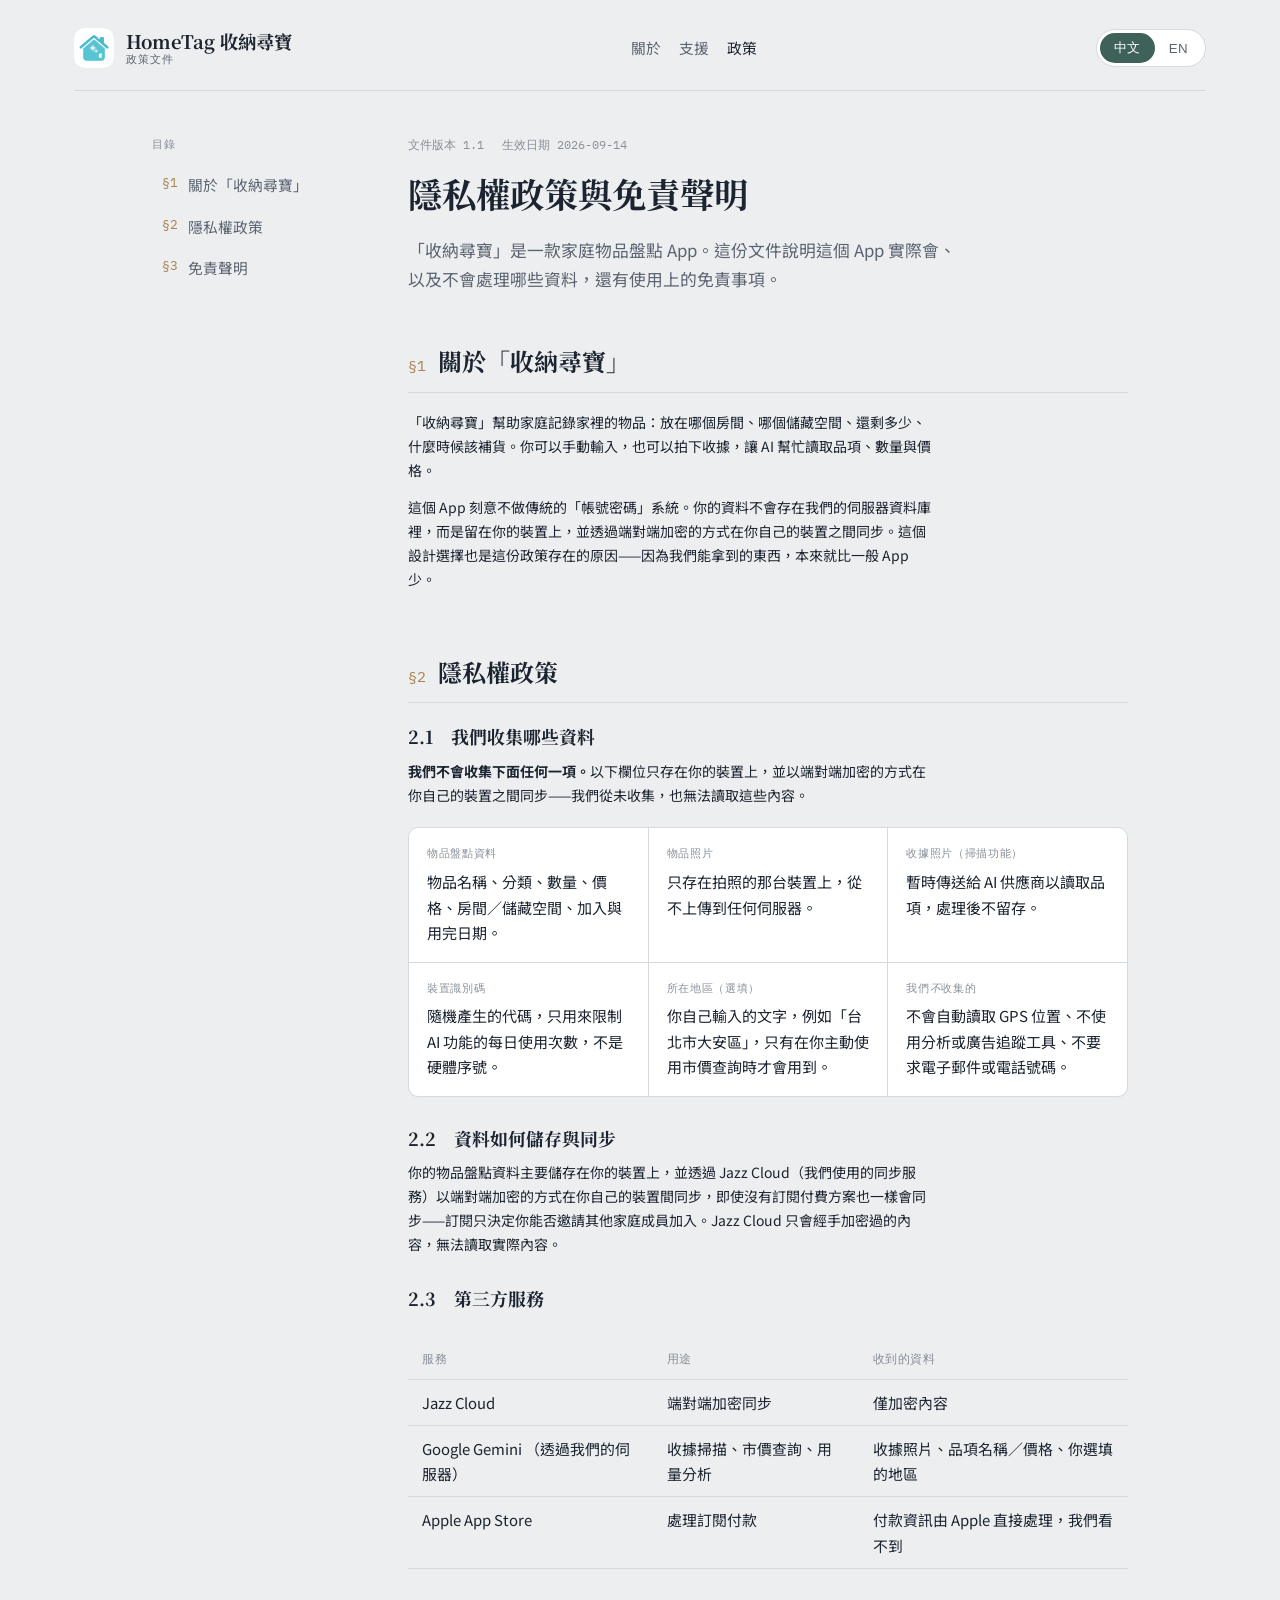
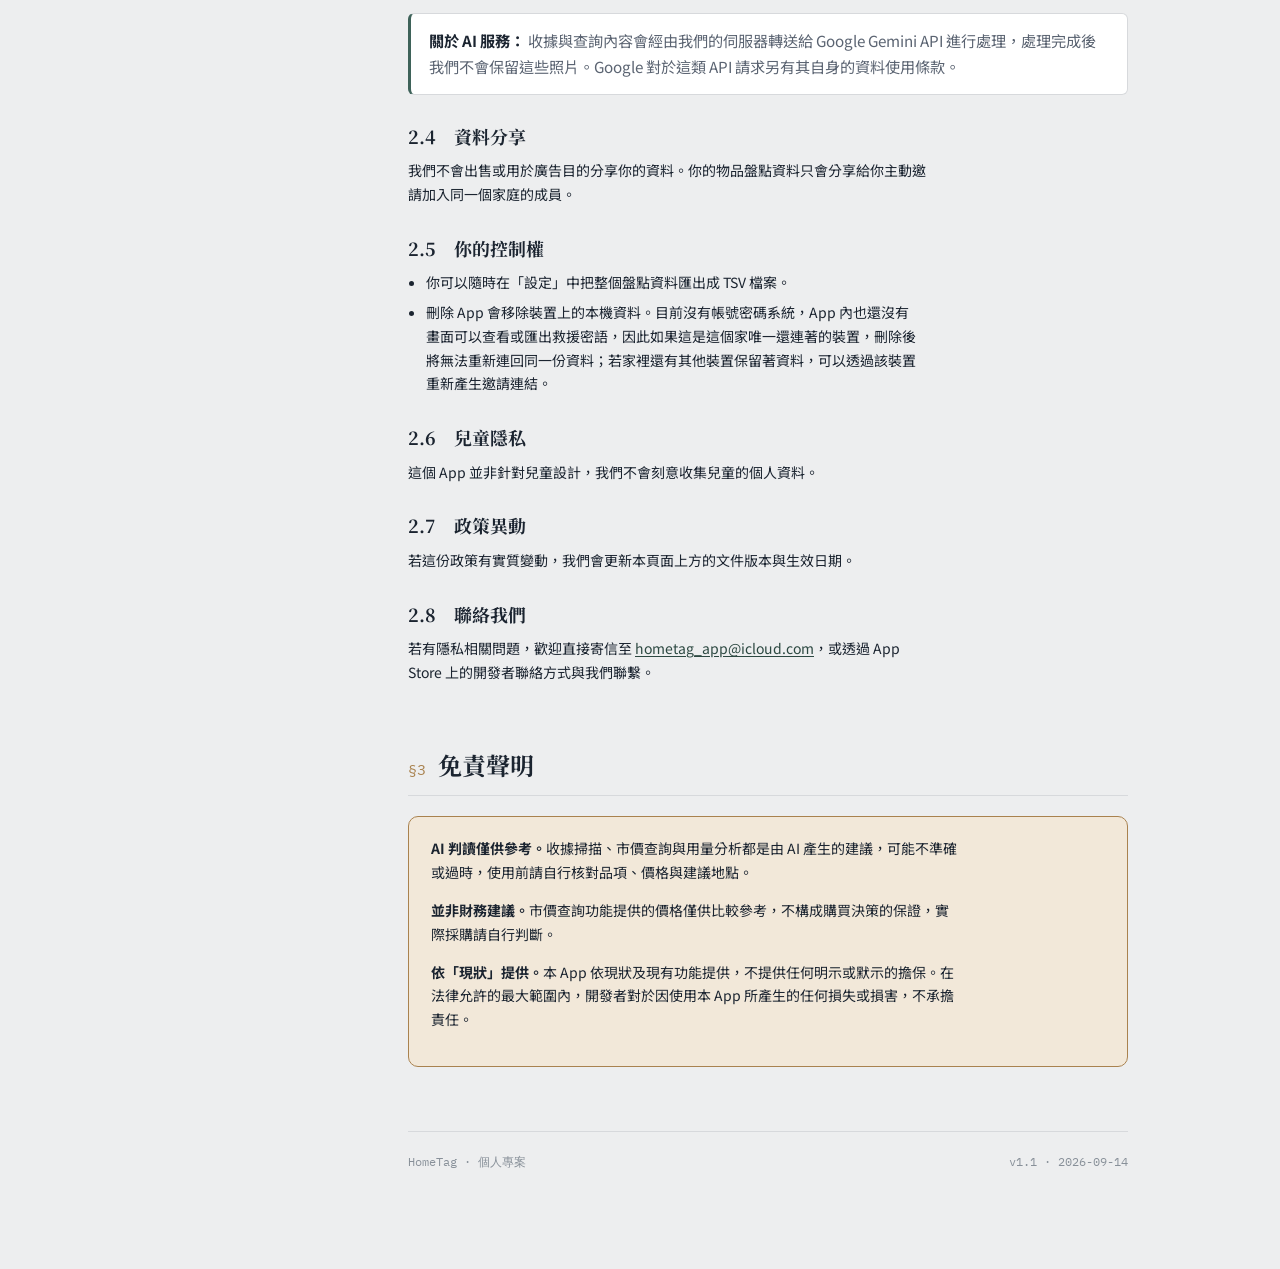
==== index.html @ 8ebdf748 "Add support and marketing pages, extract shared stylesheet" ====
<!doctype html><html><head><meta charset=utf8><meta name=viewport content="width=device-width,initial-scale=1"><style>:root{color-scheme:light}body{margin:0;padding:0;font:14px -apple-system,BlinkMacSystemFont,sans-serif;background:#faf9f5;color:#141413}img{max-width:100%}[hidden]:not([hidden=until-found]){display:none!important}</style></head><body>
<title>HomeTag Policies</title>
<link rel="icon" href="icon.png">
<link rel="stylesheet" href="https://fonts.googleapis.com/css2?family=Noto+Serif+TC:wght@500;700&family=Noto+Sans+TC:wght@400;500;600&family=Source+Serif+4:opsz,wght@8..60,500;8..60,700&family=Source+Sans+3:wght@400;500;600&family=IBM+Plex+Mono:wght@400;500&display=swap">
<link rel="stylesheet" href="style.css">

<div class="page">
  <header class="masthead">
    <a class="brand" href="marketing.html">
      <div class="brand-mark"><img src="icon.png" alt="HomeTag" style="width:100%;height:100%;object-fit:cover;border-radius:10px"></div>
      <div class="brand-text">
        <span class="brand-name">HomeTag <span data-lang-content="zh">收納尋寶</span></span>
        <span class="brand-sub"><span data-lang-content="zh">政策文件</span><span data-lang-content="en">Policies</span></span>
      </div>
    </a>
    <nav class="site-nav">
      <a href="marketing.html"><span data-lang-content="zh">關於</span><span data-lang-content="en">About</span></a>
      <a href="support.html"><span data-lang-content="zh">支援</span><span data-lang-content="en">Support</span></a>
      <a href="index.html" aria-current="page"><span data-lang-content="zh">政策</span><span data-lang-content="en">Policies</span></a>
    </nav>
    <div class="lang-toggle" role="group" aria-label="Language">
      <button type="button" id="btn-zh" aria-pressed="true">中文</button>
      <button type="button" id="btn-en" aria-pressed="false">EN</button>
    </div>
  </header>

  <div class="layout">
    <aside class="rail">
      <p class="rail-title"><span data-lang-content="zh">目錄</span><span data-lang-content="en">Contents</span></p>
      <nav>
        <a href="#about"><span class="tag">§1</span><span data-lang-content="zh">關於「收納尋寶」</span><span data-lang-content="en">About</span></a>
        <a href="#privacy"><span class="tag">§2</span><span data-lang-content="zh">隱私權政策</span><span data-lang-content="en">Privacy Policy</span></a>
        <a href="#disclaimer"><span class="tag">§3</span><span data-lang-content="zh">免責聲明</span><span data-lang-content="en">Disclaimer</span></a>
      </nav>
    </aside>

    <main>
      <p class="doc-meta">
        <span><span data-lang-content="zh">文件版本</span><span data-lang-content="en">Document version</span> 1.1</span>
        <span><span data-lang-content="zh">生效日期</span><span data-lang-content="en">Effective</span> 2026-09-14</span>
      </p>
      <h1 class="lede">
        <span data-lang-content="zh">隱私權政策與免責聲明</span>
        <span data-lang-content="en">Privacy Policy &amp; Disclaimer</span>
      </h1>
      <p class="standfirst" data-lang-content="zh">「收納尋寶」是一款家庭物品盤點 App。這份文件說明這個 App 實際會、以及不會處理哪些資料，還有使用上的免責事項。</p>
      <p class="standfirst" data-lang-content="en">HomeTag is a household inventory app. This document explains exactly what data it does — and doesn't — handle, and the terms under which it's provided.</p>

      <section class="doc-section" id="about">
        <div class="section-head">
          <span class="section-mark">§1</span>
          <h2><span data-lang-content="zh">關於「收納尋寶」</span><span data-lang-content="en">About HomeTag</span></h2>
        </div>

        <p data-lang-content="zh">「收納尋寶」幫助家庭記錄家裡的物品：放在哪個房間、哪個儲藏空間、還剩多少、什麼時候該補貨。你可以手動輸入，也可以拍下收據，讓 AI 幫忙讀取品項、數量與價格。</p>
        <p data-lang-content="en">HomeTag helps a household keep track of what it owns: which room, which storage space, how much is left, and when it's worth restocking. You can add items by hand, or photograph a receipt and let AI read out the items, quantities, and prices.</p>

        <p data-lang-content="zh">這個 App 刻意不做傳統的「帳號密碼」系統。你的資料不會存在我們的伺服器資料庫裡，而是留在你的裝置上，並透過端對端加密的方式在你自己的裝置之間同步。這個設計選擇也是這份政策存在的原因——因為我們能拿到的東西，本來就比一般 App 少。</p>
        <p data-lang-content="en">Deliberately, this app has no traditional account/password system. Your data isn't stored in a server database we control — it lives on your device and syncs end-to-end between your own devices. That design choice is also why this document can say, plainly, that there's less for us to have access to in the first place.</p>
      </section>

      <section class="doc-section" id="privacy">
        <div class="section-head">
          <span class="section-mark">§2</span>
          <h2><span data-lang-content="zh">隱私權政策</span><span data-lang-content="en">Privacy Policy</span></h2>
        </div>

        <h3 data-lang-content="zh">2.1　我們收集哪些資料</h3>
        <h3 data-lang-content="en">2.1　What We Collect</h3>

        <p data-lang-content="zh"><strong>我們不會收集下面任何一項。</strong>以下欄位只存在你的裝置上，並以端對端加密的方式在你自己的裝置之間同步——我們從未收集，也無法讀取這些內容。</p>
        <p data-lang-content="en"><strong>We collect none of the following.</strong> Everything below lives only on your device and syncs end-to-end encrypted between your own devices — we never collect it and can't read it.</p>

        <div class="fact-grid">
          <div class="fact">
            <div class="fact-label"><span data-lang-content="zh">物品盤點資料</span><span data-lang-content="en">Inventory data</span></div>
            <div class="fact-value" data-lang-content="zh">物品名稱、分類、數量、價格、房間／儲藏空間、加入與用完日期。</div>
            <div class="fact-value" data-lang-content="en">Item names, categories, quantities, prices, room/storage location, added and used-up dates.</div>
          </div>
          <div class="fact">
            <div class="fact-label"><span data-lang-content="zh">物品照片</span><span data-lang-content="en">Item photos</span></div>
            <div class="fact-value" data-lang-content="zh">只存在拍照的那台裝置上，從不上傳到任何伺服器。</div>
            <div class="fact-value" data-lang-content="en">Stay only on the device that took them — never uploaded anywhere.</div>
          </div>
          <div class="fact">
            <div class="fact-label"><span data-lang-content="zh">收據照片（掃描功能）</span><span data-lang-content="en">Receipt photos (scan feature)</span></div>
            <div class="fact-value" data-lang-content="zh">暫時傳送給 AI 供應商以讀取品項，處理後不留存。</div>
            <div class="fact-value" data-lang-content="en">Sent transiently to our AI provider to read items off the receipt; not retained afterward by us.</div>
          </div>
          <div class="fact">
            <div class="fact-label"><span data-lang-content="zh">裝置識別碼</span><span data-lang-content="en">Device token</span></div>
            <div class="fact-value" data-lang-content="zh">隨機產生的代碼，只用來限制 AI 功能的每日使用次數，不是硬體序號。</div>
            <div class="fact-value" data-lang-content="en">A randomly generated code used only to rate-limit AI features — not a hardware identifier.</div>
          </div>
          <div class="fact">
            <div class="fact-label"><span data-lang-content="zh">所在地區（選填）</span><span data-lang-content="en">Location (optional)</span></div>
            <div class="fact-value" data-lang-content="zh">你自己輸入的文字，例如「台北市大安區」，只有在你主動使用市價查詢時才會用到。</div>
            <div class="fact-value" data-lang-content="en">Free text you type yourself, e.g. a city or district — used only when you actively run a price check.</div>
          </div>
          <div class="fact">
            <div class="fact-label"><span data-lang-content="zh">我們<em>不</em>收集的</span><span data-lang-content="en">What we <em>don't</em> collect</span></div>
            <div class="fact-value" data-lang-content="zh">不會自動讀取 GPS 位置、不使用分析或廣告追蹤工具、不要求電子郵件或電話號碼。</div>
            <div class="fact-value" data-lang-content="en">No automatic GPS location, no analytics or ad-tracking SDKs, no email or phone number required to use the app.</div>
          </div>
        </div>

        <h3 data-lang-content="zh">2.2　資料如何儲存與同步</h3>
        <h3 data-lang-content="en">2.2　How Data Is Stored &amp; Synced</h3>
        <p data-lang-content="zh">你的物品盤點資料主要儲存在你的裝置上，並透過 Jazz Cloud（我們使用的同步服務）以端對端加密的方式在你自己的裝置間同步，即使沒有訂閱付費方案也一樣會同步——訂閱只決定你能否邀請其他家庭成員加入。Jazz Cloud 只會經手加密過的內容，無法讀取實際內容。</p>
        <p data-lang-content="en">Your inventory data lives primarily on your device and syncs end-to-end between your own devices via Jazz Cloud, our sync provider — this happens regardless of subscription status; a subscription only controls whether you can invite other household members in. Jazz Cloud only ever handles encrypted data and cannot read its contents.</p>

        <h3 data-lang-content="zh">2.3　第三方服務</h3>
        <h3 data-lang-content="en">2.3　Third-Party Services</h3>
        <div class="table-scroll">
        <table class="policy-table">
          <thead>
            <tr>
              <th><span data-lang-content="zh">服務</span><span data-lang-content="en">Service</span></th>
              <th><span data-lang-content="zh">用途</span><span data-lang-content="en">Purpose</span></th>
              <th><span data-lang-content="zh">收到的資料</span><span data-lang-content="en">Data it sees</span></th>
            </tr>
          </thead>
          <tbody>
            <tr>
              <td>Jazz Cloud</td>
              <td><span data-lang-content="zh">端對端加密同步</span><span data-lang-content="en">End-to-end encrypted sync</span></td>
              <td><span data-lang-content="zh">僅加密內容</span><span data-lang-content="en">Ciphertext only</span></td>
            </tr>
            <tr>
              <td>Google Gemini <span data-lang-content="zh">（透過我們的伺服器）</span><span data-lang-content="en">(via our server)</span></td>
              <td><span data-lang-content="zh">收據掃描、市價查詢、用量分析</span><span data-lang-content="en">Receipt scanning, price check, usage insight</span></td>
              <td><span data-lang-content="zh">收據照片、品項名稱／價格、你選填的地區</span><span data-lang-content="en">Receipt photo, item name/price, your optional location text</span></td>
            </tr>
            <tr>
              <td>Apple App Store</td>
              <td><span data-lang-content="zh">處理訂閱付款</span><span data-lang-content="en">Handles subscription payment</span></td>
              <td><span data-lang-content="zh">付款資訊由 Apple 直接處理，我們看不到</span><span data-lang-content="en">Payment details handled entirely by Apple; we never see them</span></td>
            </tr>
          </tbody>
        </table>
        </div>
        <div class="callout">
          <strong><span data-lang-content="zh">關於 AI 服務：</span><span data-lang-content="en">On the AI provider:</span></strong>
          <span data-lang-content="zh">收據與查詢內容會經由我們的伺服器轉送給 Google Gemini API 進行處理，處理完成後我們不會保留這些照片。Google 對於這類 API 請求另有其自身的資料使用條款。</span>
          <span data-lang-content="en">Receipts and query text are relayed through our own server to Google's Gemini API for processing; we don't retain the photos afterward. Google's own terms govern how it handles API requests of this kind.</span>
        </div>

        <h3 data-lang-content="zh">2.4　資料分享</h3>
        <h3 data-lang-content="en">2.4　Data Sharing</h3>
        <p data-lang-content="zh">我們不會出售或用於廣告目的分享你的資料。你的物品盤點資料只會分享給你主動邀請加入同一個家庭的成員。</p>
        <p data-lang-content="en">We don't sell your data or share it for advertising. Your inventory data is only ever shared with members you actively invite into the same household.</p>

        <h3 data-lang-content="zh">2.5　你的控制權</h3>
        <h3 data-lang-content="en">2.5　Your Control</h3>
        <ul>
          <li data-lang-content="zh">你可以隨時在「設定」中把整個盤點資料匯出成 TSV 檔案。</li>
          <li data-lang-content="en">You can export your entire inventory as a TSV file from Settings at any time.</li>
          <li data-lang-content="zh">刪除 App 會移除裝置上的本機資料。目前沒有帳號密碼系統，App 內也還沒有畫面可以查看或匯出救援密語，因此如果這是這個家唯一還連著的裝置，刪除後將無法重新連回同一份資料；若家裡還有其他裝置保留著資料，可以透過該裝置重新產生邀請連結。</li>
          <li data-lang-content="en">Deleting the app removes local data on that device. There's no account/password system, and the app doesn't currently have a screen to view or export a recovery phrase — so if this was the only device still connected to this household, deleting it means there's no way back into that same data. If another device in the household still has it, you can generate a fresh invite link from there.</li>
        </ul>

        <h3 data-lang-content="zh">2.6　兒童隱私</h3>
        <h3 data-lang-content="en">2.6　Children's Privacy</h3>
        <p data-lang-content="zh">這個 App 並非針對兒童設計，我們不會刻意收集兒童的個人資料。</p>
        <p data-lang-content="en">This app isn't directed at children, and we don't knowingly collect personal data from them.</p>

        <h3 data-lang-content="zh">2.7　政策異動</h3>
        <h3 data-lang-content="en">2.7　Changes to This Policy</h3>
        <p data-lang-content="zh">若這份政策有實質變動，我們會更新本頁面上方的文件版本與生效日期。</p>
        <p data-lang-content="en">If this policy changes materially, we'll update the document version and effective date at the top of this page.</p>

        <h3 data-lang-content="zh">2.8　聯絡我們</h3>
        <h3 data-lang-content="en">2.8　Contact</h3>
        <p data-lang-content="zh">若有隱私相關問題，歡迎直接寄信至 <a href="mailto:hometag_app@icloud.com">hometag_app@icloud.com</a>，或透過 App Store 上的開發者聯絡方式與我們聯繫。</p>
        <p data-lang-content="en">For privacy questions, email us directly at <a href="mailto:hometag_app@icloud.com">hometag_app@icloud.com</a>, or reach us through the developer contact listed on the App Store.</p>
      </section>

      <section class="doc-section" id="disclaimer">
        <div class="section-head">
          <span class="section-mark">§3</span>
          <h2><span data-lang-content="zh">免責聲明</span><span data-lang-content="en">Disclaimer</span></h2>
        </div>

        <div class="disclaimer-box">
          <p data-lang-content="zh"><strong>AI 判讀僅供參考。</strong>收據掃描、市價查詢與用量分析都是由 AI 產生的建議，可能不準確或過時，使用前請自行核對品項、價格與建議地點。</p>
          <p data-lang-content="en"><strong>AI output is a suggestion, not a fact.</strong> Receipt scanning, price checks, and usage insights are AI-generated and may be inaccurate or out of date — verify item details, prices, and suggested locations yourself before relying on them.</p>

          <p data-lang-content="zh"><strong>並非財務建議。</strong>市價查詢功能提供的價格僅供比較參考，不構成購買決策的保證，實際採購請自行判斷。</p>
          <p data-lang-content="en"><strong>Not financial advice.</strong> Prices shown by the market-price feature are for reference only and aren't a guarantee — use your own judgment for actual purchases.</p>

          <p data-lang-content="zh"><strong>依「現狀」提供。</strong>本 App 依現狀及現有功能提供，不提供任何明示或默示的擔保。在法律允許的最大範圍內，開發者對於因使用本 App 所產生的任何損失或損害，不承擔責任。</p>
          <p data-lang-content="en"><strong>Provided as-is.</strong> This app is provided as-is, with no warranty of any kind, express or implied. To the fullest extent permitted by law, the developer is not liable for any loss or damage arising from your use of it.</p>
        </div>
      </section>

      <footer class="doc-footer">
        <span>HomeTag · <span data-lang-content="zh">個人專案</span><span data-lang-content="en">an independent project</span></span>
        <span>v1.1 · 2026-09-14</span>
      </footer>
    </main>
  </div>
</div>

<script>
  (function () {
    var root = document.documentElement;
    var btnZh = document.getElementById('btn-zh');
    var btnEn = document.getElementById('btn-en');

    function setLang(lang) {
      root.setAttribute('data-lang', lang);
      btnZh.setAttribute('aria-pressed', String(lang === 'zh'));
      btnEn.setAttribute('aria-pressed', String(lang === 'en'));
      try { localStorage.setItem('hometag-lang', lang); } catch (e) {}
    }

    var saved = 'zh';
    try { saved = localStorage.getItem('hometag-lang') || 'zh'; } catch (e) {}
    setLang(saved);

    btnZh.addEventListener('click', function () { setLang('zh'); });
    btnEn.addEventListener('click', function () { setLang('en'); });
  })();
</script>

</body></html>
---- style.css ----
:root {
  --bg: #edeeef;
  --surface: #ffffff;
  --ink: #1b2430;
  --ink-muted: #5b6472;
  --ink-faint: #889099;
  --accent: #3e6259;
  --accent-strong: #2c4841;
  --accent-soft: #e3ece9;
  --rule: #d7d9dc;
  --brass: #a9824f;
  --brass-soft: #f2e8d9;
  --focus: #2c4841;
  --font-heading: "Source Serif 4", "Noto Serif TC", serif;
  --font-body: "Source Sans 3", "Noto Sans TC", sans-serif;
  --font-mono: "IBM Plex Mono", ui-monospace, monospace;
}

@media (prefers-color-scheme: dark) {
  :root:not([data-theme="light"]) {
    --bg: #14181b;
    --surface: #1c2226;
    --ink: #e7e9ea;
    --ink-muted: #9aa3aa;
    --ink-faint: #6b737a;
    --accent: #7fb0a2;
    --accent-strong: #a8cec1;
    --accent-soft: #22322f;
    --rule: #2c3438;
    --brass: #c9a56e;
    --brass-soft: #2f2a1f;
    --focus: #a8cec1;
  }
}

:root[data-theme="dark"] {
  --bg: #14181b;
  --surface: #1c2226;
  --ink: #e7e9ea;
  --ink-muted: #9aa3aa;
  --ink-faint: #6b737a;
  --accent: #7fb0a2;
  --accent-strong: #a8cec1;
  --accent-soft: #22322f;
  --rule: #2c3438;
  --brass: #c9a56e;
  --brass-soft: #2f2a1f;
  --focus: #a8cec1;
}

* { box-sizing: border-box; }

html[data-lang="zh"] { --font-heading-active: "Noto Serif TC", serif; --font-body-active: "Noto Sans TC", sans-serif; }
html[data-lang="en"] { --font-heading-active: "Source Serif 4", serif; --font-body-active: "Source Sans 3", sans-serif; }

body {
  background: var(--bg);
  color: var(--ink);
  font-family: var(--font-body-active, var(--font-body));
  line-height: 1.7;
  -webkit-font-smoothing: antialiased;
}

[data-lang-content] { display: none; }
html[data-lang="zh"] [data-lang-content="zh"] { display: revert; }
html[data-lang="en"] [data-lang-content="en"] { display: revert; }
html[data-lang="zh"] span[data-lang-content="zh"],
html[data-lang="zh"] a[data-lang-content="zh"] { display: inline; }
html[data-lang="en"] span[data-lang-content="en"],
html[data-lang="en"] a[data-lang-content="en"] { display: inline; }

a { color: var(--accent-strong); text-underline-offset: 0.15em; }
a:focus-visible, button:focus-visible { outline: 2px solid var(--focus); outline-offset: 2px; border-radius: 3px; }

.page {
  max-width: 1180px;
  margin: 0 auto;
  padding: 0 24px 96px;
}

/* ---------- Header ---------- */
.masthead {
  display: flex;
  align-items: center;
  justify-content: space-between;
  gap: 16px;
  padding: 28px 0 22px;
  border-bottom: 1px solid var(--rule);
  margin-bottom: 8px;
  flex-wrap: wrap;
}
.brand { display: flex; align-items: center; gap: 12px; text-decoration: none; }
.brand-mark {
  width: 40px; height: 40px;
  display: grid; place-items: center;
  background: var(--accent-soft);
  border-radius: 10px;
  font-size: 20px;
  overflow: hidden;
}
.brand-text { display: flex; flex-direction: column; line-height: 1.25; }
.brand-name { font-family: var(--font-heading-active, var(--font-heading)); font-size: 1.15rem; font-weight: 700; color: var(--ink); }
.brand-sub {
  font-family: var(--font-mono);
  font-size: 0.68rem;
  letter-spacing: 0.08em;
  text-transform: uppercase;
  color: var(--ink-muted);
}
.site-nav { display: flex; align-items: center; gap: 18px; font-size: 0.92rem; }
.site-nav a { color: var(--ink-muted); text-decoration: none; }
.site-nav a:hover, .site-nav a[aria-current="page"] { color: var(--ink); }
.lang-toggle {
  display: inline-flex;
  border: 1px solid var(--rule);
  border-radius: 999px;
  padding: 3px;
  background: var(--surface);
  font-family: var(--font-mono);
  font-size: 0.78rem;
}
.lang-toggle button {
  border: none;
  background: transparent;
  color: var(--ink-muted);
  padding: 6px 14px;
  border-radius: 999px;
  cursor: pointer;
  letter-spacing: 0.03em;
}
.lang-toggle button[aria-pressed="true"] {
  background: var(--accent);
  color: var(--surface);
}

/* ---------- Layout: rail + column ---------- */
.layout {
  display: grid;
  grid-template-columns: 200px minmax(0, 720px);
  gap: 56px;
  padding-top: 36px;
  justify-content: center;
}
@media (max-width: 860px) {
  .layout { grid-template-columns: minmax(0, 1fr); gap: 28px; }
  .rail { display: none; }
}

.rail { position: sticky; top: 32px; align-self: start; }
.rail-title {
  font-family: var(--font-mono);
  font-size: 0.68rem;
  letter-spacing: 0.1em;
  text-transform: uppercase;
  color: var(--ink-faint);
  margin: 0 0 12px;
}
.rail nav { display: flex; flex-direction: column; gap: 2px; }
.rail a {
  display: flex;
  gap: 10px;
  padding: 7px 10px;
  border-radius: 8px;
  color: var(--ink-muted);
  text-decoration: none;
  font-size: 0.92rem;
}
.rail a:hover { background: var(--accent-soft); color: var(--ink); }
.rail a .tag { font-family: var(--font-mono); color: var(--brass); font-size: 0.85em; }

.doc-meta {
  font-family: var(--font-mono);
  font-size: 0.76rem;
  color: var(--ink-faint);
  display: flex;
  gap: 18px;
  flex-wrap: wrap;
  margin: 0 0 8px;
}

.lede {
  font-family: var(--font-heading-active, var(--font-heading));
  font-size: clamp(1.7rem, 3vw, 2.15rem);
  font-weight: 700;
  text-wrap: balance;
  margin: 4px 0 14px;
}

.standfirst {
  color: var(--ink-muted);
  font-size: 1.05rem;
  max-width: 62ch;
  margin: 0 0 8px;
}

section.doc-section {
  margin-top: 52px;
  padding-top: 8px;
}
section.doc-section:first-of-type { margin-top: 40px; }

.section-head {
  display: flex;
  align-items: baseline;
  gap: 12px;
  border-bottom: 1px solid var(--rule);
  padding-bottom: 10px;
  margin-bottom: 18px;
}
.section-mark {
  font-family: var(--font-mono);
  color: var(--brass);
  font-size: 0.95rem;
  flex-shrink: 0;
}
.section-head h2 {
  font-family: var(--font-heading-active, var(--font-heading));
  font-size: 1.5rem;
  font-weight: 700;
  margin: 0;
  text-wrap: balance;
}

h3 {
  font-family: var(--font-heading-active, var(--font-heading));
  font-size: 1.12rem;
  font-weight: 700;
  margin: 26px 0 8px;
}
.doc-section > h3:first-of-type { margin-top: 4px; }

p { margin: 0 0 14px; max-width: 66ch; }
ul, ol { margin: 0 0 14px; padding-left: 1.3em; max-width: 64ch; }
li { margin-bottom: 6px; }
strong { color: var(--ink); }

.callout {
  background: var(--surface);
  border: 1px solid var(--rule);
  border-left: 3px solid var(--accent);
  border-radius: 6px;
  padding: 14px 18px;
  margin: 18px 0;
  font-size: 0.95rem;
  color: var(--ink-muted);
}
.callout strong { color: var(--ink); }

.fact-grid {
  display: grid;
  grid-template-columns: repeat(auto-fit, minmax(200px, 1fr));
  gap: 1px;
  background: var(--rule);
  border: 1px solid var(--rule);
  border-radius: 10px;
  overflow: hidden;
  margin: 20px 0 26px;
}
.fact {
  background: var(--surface);
  padding: 16px 18px;
}
.fact-label {
  font-family: var(--font-mono);
  font-size: 0.68rem;
  letter-spacing: 0.06em;
  text-transform: uppercase;
  color: var(--ink-faint);
  margin-bottom: 6px;
}
.fact-value { font-size: 0.94rem; color: var(--ink); }

table.policy-table {
  width: 100%;
  border-collapse: collapse;
  margin: 18px 0 26px;
  font-size: 0.93rem;
}
.table-scroll { overflow-x: auto; }
table.policy-table th, table.policy-table td {
  text-align: left;
  padding: 10px 14px;
  border-bottom: 1px solid var(--rule);
  vertical-align: top;
}
table.policy-table th {
  font-family: var(--font-mono);
  font-size: 0.72rem;
  letter-spacing: 0.05em;
  text-transform: uppercase;
  color: var(--ink-faint);
  font-weight: 500;
}

.disclaimer-box {
  background: var(--brass-soft);
  border: 1px solid var(--brass);
  border-radius: 10px;
  padding: 20px 22px;
  margin: 20px 0;
}
.disclaimer-box p:last-child { margin-bottom: 0; }

footer.doc-footer {
  margin-top: 64px;
  padding-top: 20px;
  border-top: 1px solid var(--rule);
  font-family: var(--font-mono);
  font-size: 0.76rem;
  color: var(--ink-faint);
  display: flex;
  justify-content: space-between;
  flex-wrap: wrap;
  gap: 8px;
}

@media (prefers-reduced-motion: no-preference) {
  section.doc-section { animation: rise 0.4s ease both; }
  @keyframes rise { from { opacity: 0; transform: translateY(6px); } to { opacity: 1; transform: none; } }
}

/* ---------- Marketing/support page extras ---------- */
.simple-page { max-width: 720px; margin: 0 auto; padding-top: 36px; }

.hero {
  text-align: center;
  padding: 40px 0 56px;
}
.hero .brand-mark { width: 88px; height: 88px; margin: 0 auto 20px; border-radius: 22px; font-size: 40px; }
.hero h1 {
  font-family: var(--font-heading-active, var(--font-heading));
  font-size: clamp(1.9rem, 4vw, 2.6rem);
  font-weight: 700;
  margin: 0 0 12px;
  text-wrap: balance;
}
.hero p { max-width: 46ch; margin: 0 auto; color: var(--ink-muted); font-size: 1.08rem; }

.feature-grid {
  display: grid;
  grid-template-columns: repeat(auto-fit, minmax(220px, 1fr));
  gap: 20px;
  margin: 12px 0 48px;
}
.feature-card {
  background: var(--surface);
  border: 1px solid var(--rule);
  border-radius: 12px;
  padding: 20px;
}
.feature-card .icon { font-size: 1.6rem; margin-bottom: 10px; }
.feature-card h3 { margin: 0 0 6px; font-size: 1.02rem; }
.feature-card p { margin: 0; font-size: 0.92rem; color: var(--ink-muted); max-width: none; }

.faq-item { margin-bottom: 28px; }
.faq-item h3 { margin-bottom: 6px; }

.status-pill {
  display: inline-block;
  font-family: var(--font-mono);
  font-size: 0.72rem;
  letter-spacing: 0.05em;
  text-transform: uppercase;
  color: var(--brass);
  background: var(--brass-soft);
  border: 1px solid var(--brass);
  border-radius: 999px;
  padding: 4px 12px;
  margin-bottom: 16px;
}
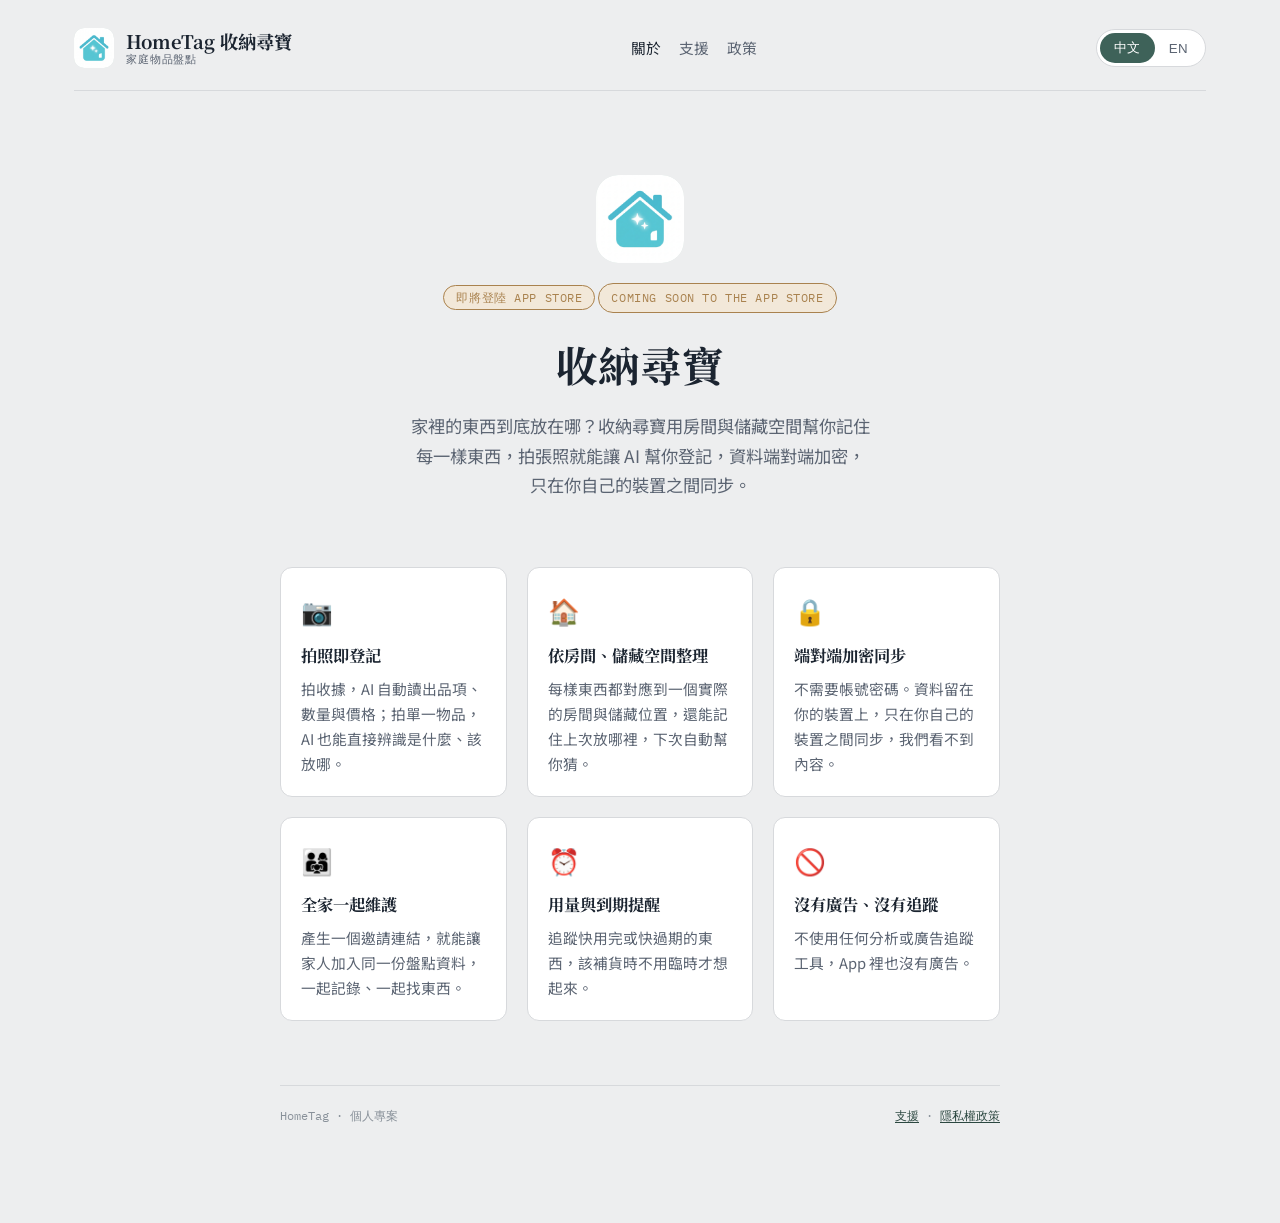
==== commit f18b4bbd: "Make marketing the root page, move privacy policy to its own path; drop 'collect' framing from §2.1" ====
--- a/index.html
+++ b/index.html
@@ -1,22 +1,22 @@
 <!doctype html><html><head><meta charset=utf8><meta name=viewport content="width=device-width,initial-scale=1"><style>:root{color-scheme:light}body{margin:0;padding:0;font:14px -apple-system,BlinkMacSystemFont,sans-serif;background:#faf9f5;color:#141413}img{max-width:100%}[hidden]:not([hidden=until-found]){display:none!important}</style></head><body>
-<title>HomeTag Policies</title>
+<title>HomeTag</title>
 <link rel="icon" href="icon.png">
 <link rel="stylesheet" href="https://fonts.googleapis.com/css2?family=Noto+Serif+TC:wght@500;700&family=Noto+Sans+TC:wght@400;500;600&family=Source+Serif+4:opsz,wght@8..60,500;8..60,700&family=Source+Sans+3:wght@400;500;600&family=IBM+Plex+Mono:wght@400;500&display=swap">
 <link rel="stylesheet" href="style.css">
 
 <div class="page">
   <header class="masthead">
-    <a class="brand" href="marketing.html">
+    <a class="brand" href="index.html">
       <div class="brand-mark"><img src="icon.png" alt="HomeTag" style="width:100%;height:100%;object-fit:cover;border-radius:10px"></div>
       <div class="brand-text">
         <span class="brand-name">HomeTag <span data-lang-content="zh">收納尋寶</span></span>
-        <span class="brand-sub"><span data-lang-content="zh">政策文件</span><span data-lang-content="en">Policies</span></span>
+        <span class="brand-sub"><span data-lang-content="zh">家庭物品盤點</span><span data-lang-content="en">Household Inventory</span></span>
       </div>
     </a>
     <nav class="site-nav">
-      <a href="marketing.html"><span data-lang-content="zh">關於</span><span data-lang-content="en">About</span></a>
+      <a href="index.html" aria-current="page"><span data-lang-content="zh">關於</span><span data-lang-content="en">About</span></a>
       <a href="support.html"><span data-lang-content="zh">支援</span><span data-lang-content="en">Support</span></a>
-      <a href="index.html" aria-current="page"><span data-lang-content="zh">政策</span><span data-lang-content="en">Policies</span></a>
+      <a href="privacy.html"><span data-lang-content="zh">政策</span><span data-lang-content="en">Policies</span></a>
     </nav>
     <div class="lang-toggle" role="group" aria-label="Language">
       <button type="button" id="btn-zh" aria-pressed="true">中文</button>
@@ -24,180 +24,66 @@
     </div>
   </header>
 
-  <div class="layout">
-    <aside class="rail">
-      <p class="rail-title"><span data-lang-content="zh">目錄</span><span data-lang-content="en">Contents</span></p>
-      <nav>
-        <a href="#about"><span class="tag">§1</span><span data-lang-content="zh">關於「收納尋寶」</span><span data-lang-content="en">About</span></a>
-        <a href="#privacy"><span class="tag">§2</span><span data-lang-content="zh">隱私權政策</span><span data-lang-content="en">Privacy Policy</span></a>
-        <a href="#disclaimer"><span class="tag">§3</span><span data-lang-content="zh">免責聲明</span><span data-lang-content="en">Disclaimer</span></a>
-      </nav>
-    </aside>
+  <div class="simple-page">
+    <div class="hero">
+      <div class="brand-mark"><img src="icon.png" alt="HomeTag" style="width:100%;height:100%;object-fit:cover;border-radius:22px"></div>
+      <span class="status-pill" data-lang-content="zh">即將登陸 App Store</span>
+      <span class="status-pill" data-lang-content="en">Coming soon to the App Store</span>
+      <h1 data-lang-content="zh">收納尋寶</h1>
+      <h1 data-lang-content="en">HomeTag</h1>
+      <p data-lang-content="zh">家裡的東西到底放在哪？收納尋寶用房間與儲藏空間幫你記住每一樣東西，拍張照就能讓 AI 幫你登記，資料端對端加密，只在你自己的裝置之間同步。</p>
+      <p data-lang-content="en">Where did you put that, again? HomeTag tracks everything your household owns by room and storage space, lets AI log items straight from a photo, and keeps it all end-to-end encrypted, synced only between your own devices.</p>
+    </div>
 
-    <main>
-      <p class="doc-meta">
-        <span><span data-lang-content="zh">文件版本</span><span data-lang-content="en">Document version</span> 1.1</span>
-        <span><span data-lang-content="zh">生效日期</span><span data-lang-content="en">Effective</span> 2026-09-14</span>
-      </p>
-      <h1 class="lede">
-        <span data-lang-content="zh">隱私權政策與免責聲明</span>
-        <span data-lang-content="en">Privacy Policy &amp; Disclaimer</span>
-      </h1>
-      <p class="standfirst" data-lang-content="zh">「收納尋寶」是一款家庭物品盤點 App。這份文件說明這個 App 實際會、以及不會處理哪些資料，還有使用上的免責事項。</p>
-      <p class="standfirst" data-lang-content="en">HomeTag is a household inventory app. This document explains exactly what data it does — and doesn't — handle, and the terms under which it's provided.</p>
+    <div class="feature-grid">
+      <div class="feature-card">
+        <div class="icon">📷</div>
+        <h3 data-lang-content="zh">拍照即登記</h3>
+        <h3 data-lang-content="en">Snap a photo, done</h3>
+        <p data-lang-content="zh">拍收據，AI 自動讀出品項、數量與價格；拍單一物品，AI 也能直接辨識是什麼、該放哪。</p>
+        <p data-lang-content="en">Photograph a receipt and AI reads out the items, quantities, and prices. Photograph a single object and AI identifies it directly.</p>
+      </div>
+      <div class="feature-card">
+        <div class="icon">🏠</div>
+        <h3 data-lang-content="zh">依房間、儲藏空間整理</h3>
+        <h3 data-lang-content="en">Organized by room &amp; storage</h3>
+        <p data-lang-content="zh">每樣東西都對應到一個實際的房間與儲藏位置，還能記住上次放哪裡，下次自動幫你猜。</p>
+        <p data-lang-content="en">Every item maps to a real room and storage spot, and HomeTag remembers where things usually go, so it can suggest a place next time.</p>
+      </div>
+      <div class="feature-card">
+        <div class="icon">🔒</div>
+        <h3 data-lang-content="zh">端對端加密同步</h3>
+        <h3 data-lang-content="en">End-to-end encrypted sync</h3>
+        <p data-lang-content="zh">不需要帳號密碼。資料留在你的裝置上，只在你自己的裝置之間同步，我們看不到內容。</p>
+        <p data-lang-content="en">No account or password needed. Your data lives on your devices and syncs only between them — we can't see the contents.</p>
+      </div>
+      <div class="feature-card">
+        <div class="icon">👨‍👩‍👧</div>
+        <h3 data-lang-content="zh">全家一起維護</h3>
+        <h3 data-lang-content="en">Share with your household</h3>
+        <p data-lang-content="zh">產生一個邀請連結，就能讓家人加入同一份盤點資料，一起記錄、一起找東西。</p>
+        <p data-lang-content="en">Generate an invite link so family members can join the same inventory — everyone logs and finds things together.</p>
+      </div>
+      <div class="feature-card">
+        <div class="icon">⏰</div>
+        <h3 data-lang-content="zh">用量與到期提醒</h3>
+        <h3 data-lang-content="en">Usage &amp; expiry reminders</h3>
+        <p data-lang-content="zh">追蹤快用完或快過期的東西，該補貨時不用臨時才想起來。</p>
+        <p data-lang-content="en">Track what's running low or coming up on its expiry, so restocking isn't a last-minute scramble.</p>
+      </div>
+      <div class="feature-card">
+        <div class="icon">🚫</div>
+        <h3 data-lang-content="zh">沒有廣告、沒有追蹤</h3>
+        <h3 data-lang-content="en">No ads, no tracking</h3>
+        <p data-lang-content="zh">不使用任何分析或廣告追蹤工具，App 裡也沒有廣告。</p>
+        <p data-lang-content="en">No analytics or ad-tracking SDKs of any kind, and no ads anywhere in the app.</p>
+      </div>
+    </div>
 
-      <section class="doc-section" id="about">
-        <div class="section-head">
-          <span class="section-mark">§1</span>
-          <h2><span data-lang-content="zh">關於「收納尋寶」</span><span data-lang-content="en">About HomeTag</span></h2>
-        </div>
-
-        <p data-lang-content="zh">「收納尋寶」幫助家庭記錄家裡的物品：放在哪個房間、哪個儲藏空間、還剩多少、什麼時候該補貨。你可以手動輸入，也可以拍下收據，讓 AI 幫忙讀取品項、數量與價格。</p>
-        <p data-lang-content="en">HomeTag helps a household keep track of what it owns: which room, which storage space, how much is left, and when it's worth restocking. You can add items by hand, or photograph a receipt and let AI read out the items, quantities, and prices.</p>
-
-        <p data-lang-content="zh">這個 App 刻意不做傳統的「帳號密碼」系統。你的資料不會存在我們的伺服器資料庫裡，而是留在你的裝置上，並透過端對端加密的方式在你自己的裝置之間同步。這個設計選擇也是這份政策存在的原因——因為我們能拿到的東西，本來就比一般 App 少。</p>
-        <p data-lang-content="en">Deliberately, this app has no traditional account/password system. Your data isn't stored in a server database we control — it lives on your device and syncs end-to-end between your own devices. That design choice is also why this document can say, plainly, that there's less for us to have access to in the first place.</p>
-      </section>
-
-      <section class="doc-section" id="privacy">
-        <div class="section-head">
-          <span class="section-mark">§2</span>
-          <h2><span data-lang-content="zh">隱私權政策</span><span data-lang-content="en">Privacy Policy</span></h2>
-        </div>
-
-        <h3 data-lang-content="zh">2.1　我們收集哪些資料</h3>
-        <h3 data-lang-content="en">2.1　What We Collect</h3>
-
-        <p data-lang-content="zh"><strong>我們不會收集下面任何一項。</strong>以下欄位只存在你的裝置上，並以端對端加密的方式在你自己的裝置之間同步——我們從未收集，也無法讀取這些內容。</p>
-        <p data-lang-content="en"><strong>We collect none of the following.</strong> Everything below lives only on your device and syncs end-to-end encrypted between your own devices — we never collect it and can't read it.</p>
-
-        <div class="fact-grid">
-          <div class="fact">
-            <div class="fact-label"><span data-lang-content="zh">物品盤點資料</span><span data-lang-content="en">Inventory data</span></div>
-            <div class="fact-value" data-lang-content="zh">物品名稱、分類、數量、價格、房間／儲藏空間、加入與用完日期。</div>
-            <div class="fact-value" data-lang-content="en">Item names, categories, quantities, prices, room/storage location, added and used-up dates.</div>
-          </div>
-          <div class="fact">
-            <div class="fact-label"><span data-lang-content="zh">物品照片</span><span data-lang-content="en">Item photos</span></div>
-            <div class="fact-value" data-lang-content="zh">只存在拍照的那台裝置上，從不上傳到任何伺服器。</div>
-            <div class="fact-value" data-lang-content="en">Stay only on the device that took them — never uploaded anywhere.</div>
-          </div>
-          <div class="fact">
-            <div class="fact-label"><span data-lang-content="zh">收據照片（掃描功能）</span><span data-lang-content="en">Receipt photos (scan feature)</span></div>
-            <div class="fact-value" data-lang-content="zh">暫時傳送給 AI 供應商以讀取品項，處理後不留存。</div>
-            <div class="fact-value" data-lang-content="en">Sent transiently to our AI provider to read items off the receipt; not retained afterward by us.</div>
-          </div>
-          <div class="fact">
-            <div class="fact-label"><span data-lang-content="zh">裝置識別碼</span><span data-lang-content="en">Device token</span></div>
-            <div class="fact-value" data-lang-content="zh">隨機產生的代碼，只用來限制 AI 功能的每日使用次數，不是硬體序號。</div>
-            <div class="fact-value" data-lang-content="en">A randomly generated code used only to rate-limit AI features — not a hardware identifier.</div>
-          </div>
-          <div class="fact">
-            <div class="fact-label"><span data-lang-content="zh">所在地區（選填）</span><span data-lang-content="en">Location (optional)</span></div>
-            <div class="fact-value" data-lang-content="zh">你自己輸入的文字，例如「台北市大安區」，只有在你主動使用市價查詢時才會用到。</div>
-            <div class="fact-value" data-lang-content="en">Free text you type yourself, e.g. a city or district — used only when you actively run a price check.</div>
-          </div>
-          <div class="fact">
-            <div class="fact-label"><span data-lang-content="zh">我們<em>不</em>收集的</span><span data-lang-content="en">What we <em>don't</em> collect</span></div>
-            <div class="fact-value" data-lang-content="zh">不會自動讀取 GPS 位置、不使用分析或廣告追蹤工具、不要求電子郵件或電話號碼。</div>
-            <div class="fact-value" data-lang-content="en">No automatic GPS location, no analytics or ad-tracking SDKs, no email or phone number required to use the app.</div>
-          </div>
-        </div>
-
-        <h3 data-lang-content="zh">2.2　資料如何儲存與同步</h3>
-        <h3 data-lang-content="en">2.2　How Data Is Stored &amp; Synced</h3>
-        <p data-lang-content="zh">你的物品盤點資料主要儲存在你的裝置上，並透過 Jazz Cloud（我們使用的同步服務）以端對端加密的方式在你自己的裝置間同步，即使沒有訂閱付費方案也一樣會同步——訂閱只決定你能否邀請其他家庭成員加入。Jazz Cloud 只會經手加密過的內容，無法讀取實際內容。</p>
-        <p data-lang-content="en">Your inventory data lives primarily on your device and syncs end-to-end between your own devices via Jazz Cloud, our sync provider — this happens regardless of subscription status; a subscription only controls whether you can invite other household members in. Jazz Cloud only ever handles encrypted data and cannot read its contents.</p>
-
-        <h3 data-lang-content="zh">2.3　第三方服務</h3>
-        <h3 data-lang-content="en">2.3　Third-Party Services</h3>
-        <div class="table-scroll">
-        <table class="policy-table">
-          <thead>
-            <tr>
-              <th><span data-lang-content="zh">服務</span><span data-lang-content="en">Service</span></th>
-              <th><span data-lang-content="zh">用途</span><span data-lang-content="en">Purpose</span></th>
-              <th><span data-lang-content="zh">收到的資料</span><span data-lang-content="en">Data it sees</span></th>
-            </tr>
-          </thead>
-          <tbody>
-            <tr>
-              <td>Jazz Cloud</td>
-              <td><span data-lang-content="zh">端對端加密同步</span><span data-lang-content="en">End-to-end encrypted sync</span></td>
-              <td><span data-lang-content="zh">僅加密內容</span><span data-lang-content="en">Ciphertext only</span></td>
-            </tr>
-            <tr>
-              <td>Google Gemini <span data-lang-content="zh">（透過我們的伺服器）</span><span data-lang-content="en">(via our server)</span></td>
-              <td><span data-lang-content="zh">收據掃描、市價查詢、用量分析</span><span data-lang-content="en">Receipt scanning, price check, usage insight</span></td>
-              <td><span data-lang-content="zh">收據照片、品項名稱／價格、你選填的地區</span><span data-lang-content="en">Receipt photo, item name/price, your optional location text</span></td>
-            </tr>
-            <tr>
-              <td>Apple App Store</td>
-              <td><span data-lang-content="zh">處理訂閱付款</span><span data-lang-content="en">Handles subscription payment</span></td>
-              <td><span data-lang-content="zh">付款資訊由 Apple 直接處理，我們看不到</span><span data-lang-content="en">Payment details handled entirely by Apple; we never see them</span></td>
-            </tr>
-          </tbody>
-        </table>
-        </div>
-        <div class="callout">
-          <strong><span data-lang-content="zh">關於 AI 服務：</span><span data-lang-content="en">On the AI provider:</span></strong>
-          <span data-lang-content="zh">收據與查詢內容會經由我們的伺服器轉送給 Google Gemini API 進行處理，處理完成後我們不會保留這些照片。Google 對於這類 API 請求另有其自身的資料使用條款。</span>
-          <span data-lang-content="en">Receipts and query text are relayed through our own server to Google's Gemini API for processing; we don't retain the photos afterward. Google's own terms govern how it handles API requests of this kind.</span>
-        </div>
-
-        <h3 data-lang-content="zh">2.4　資料分享</h3>
-        <h3 data-lang-content="en">2.4　Data Sharing</h3>
-        <p data-lang-content="zh">我們不會出售或用於廣告目的分享你的資料。你的物品盤點資料只會分享給你主動邀請加入同一個家庭的成員。</p>
-        <p data-lang-content="en">We don't sell your data or share it for advertising. Your inventory data is only ever shared with members you actively invite into the same household.</p>
-
-        <h3 data-lang-content="zh">2.5　你的控制權</h3>
-        <h3 data-lang-content="en">2.5　Your Control</h3>
-        <ul>
-          <li data-lang-content="zh">你可以隨時在「設定」中把整個盤點資料匯出成 TSV 檔案。</li>
-          <li data-lang-content="en">You can export your entire inventory as a TSV file from Settings at any time.</li>
-          <li data-lang-content="zh">刪除 App 會移除裝置上的本機資料。目前沒有帳號密碼系統，App 內也還沒有畫面可以查看或匯出救援密語，因此如果這是這個家唯一還連著的裝置，刪除後將無法重新連回同一份資料；若家裡還有其他裝置保留著資料，可以透過該裝置重新產生邀請連結。</li>
-          <li data-lang-content="en">Deleting the app removes local data on that device. There's no account/password system, and the app doesn't currently have a screen to view or export a recovery phrase — so if this was the only device still connected to this household, deleting it means there's no way back into that same data. If another device in the household still has it, you can generate a fresh invite link from there.</li>
-        </ul>
-
-        <h3 data-lang-content="zh">2.6　兒童隱私</h3>
-        <h3 data-lang-content="en">2.6　Children's Privacy</h3>
-        <p data-lang-content="zh">這個 App 並非針對兒童設計，我們不會刻意收集兒童的個人資料。</p>
-        <p data-lang-content="en">This app isn't directed at children, and we don't knowingly collect personal data from them.</p>
-
-        <h3 data-lang-content="zh">2.7　政策異動</h3>
-        <h3 data-lang-content="en">2.7　Changes to This Policy</h3>
-        <p data-lang-content="zh">若這份政策有實質變動，我們會更新本頁面上方的文件版本與生效日期。</p>
-        <p data-lang-content="en">If this policy changes materially, we'll update the document version and effective date at the top of this page.</p>
-
-        <h3 data-lang-content="zh">2.8　聯絡我們</h3>
-        <h3 data-lang-content="en">2.8　Contact</h3>
-        <p data-lang-content="zh">若有隱私相關問題，歡迎直接寄信至 <a href="mailto:hometag_app@icloud.com">hometag_app@icloud.com</a>，或透過 App Store 上的開發者聯絡方式與我們聯繫。</p>
-        <p data-lang-content="en">For privacy questions, email us directly at <a href="mailto:hometag_app@icloud.com">hometag_app@icloud.com</a>, or reach us through the developer contact listed on the App Store.</p>
-      </section>
-
-      <section class="doc-section" id="disclaimer">
-        <div class="section-head">
-          <span class="section-mark">§3</span>
-          <h2><span data-lang-content="zh">免責聲明</span><span data-lang-content="en">Disclaimer</span></h2>
-        </div>
-
-        <div class="disclaimer-box">
-          <p data-lang-content="zh"><strong>AI 判讀僅供參考。</strong>收據掃描、市價查詢與用量分析都是由 AI 產生的建議，可能不準確或過時，使用前請自行核對品項、價格與建議地點。</p>
-          <p data-lang-content="en"><strong>AI output is a suggestion, not a fact.</strong> Receipt scanning, price checks, and usage insights are AI-generated and may be inaccurate or out of date — verify item details, prices, and suggested locations yourself before relying on them.</p>
-
-          <p data-lang-content="zh"><strong>並非財務建議。</strong>市價查詢功能提供的價格僅供比較參考，不構成購買決策的保證，實際採購請自行判斷。</p>
-          <p data-lang-content="en"><strong>Not financial advice.</strong> Prices shown by the market-price feature are for reference only and aren't a guarantee — use your own judgment for actual purchases.</p>
-
-          <p data-lang-content="zh"><strong>依「現狀」提供。</strong>本 App 依現狀及現有功能提供，不提供任何明示或默示的擔保。在法律允許的最大範圍內，開發者對於因使用本 App 所產生的任何損失或損害，不承擔責任。</p>
-          <p data-lang-content="en"><strong>Provided as-is.</strong> This app is provided as-is, with no warranty of any kind, express or implied. To the fullest extent permitted by law, the developer is not liable for any loss or damage arising from your use of it.</p>
-        </div>
-      </section>
-
-      <footer class="doc-footer">
-        <span>HomeTag · <span data-lang-content="zh">個人專案</span><span data-lang-content="en">an independent project</span></span>
-        <span>v1.1 · 2026-09-14</span>
-      </footer>
-    </main>
+    <footer class="doc-footer">
+      <span>HomeTag · <span data-lang-content="zh">個人專案</span><span data-lang-content="en">an independent project</span></span>
+      <span><a href="support.html"><span data-lang-content="zh">支援</span><span data-lang-content="en">Support</span></a> · <a href="privacy.html"><span data-lang-content="zh">隱私權政策</span><span data-lang-content="en">Privacy Policy</span></a></span>
+    </footer>
   </div>
 </div>
 
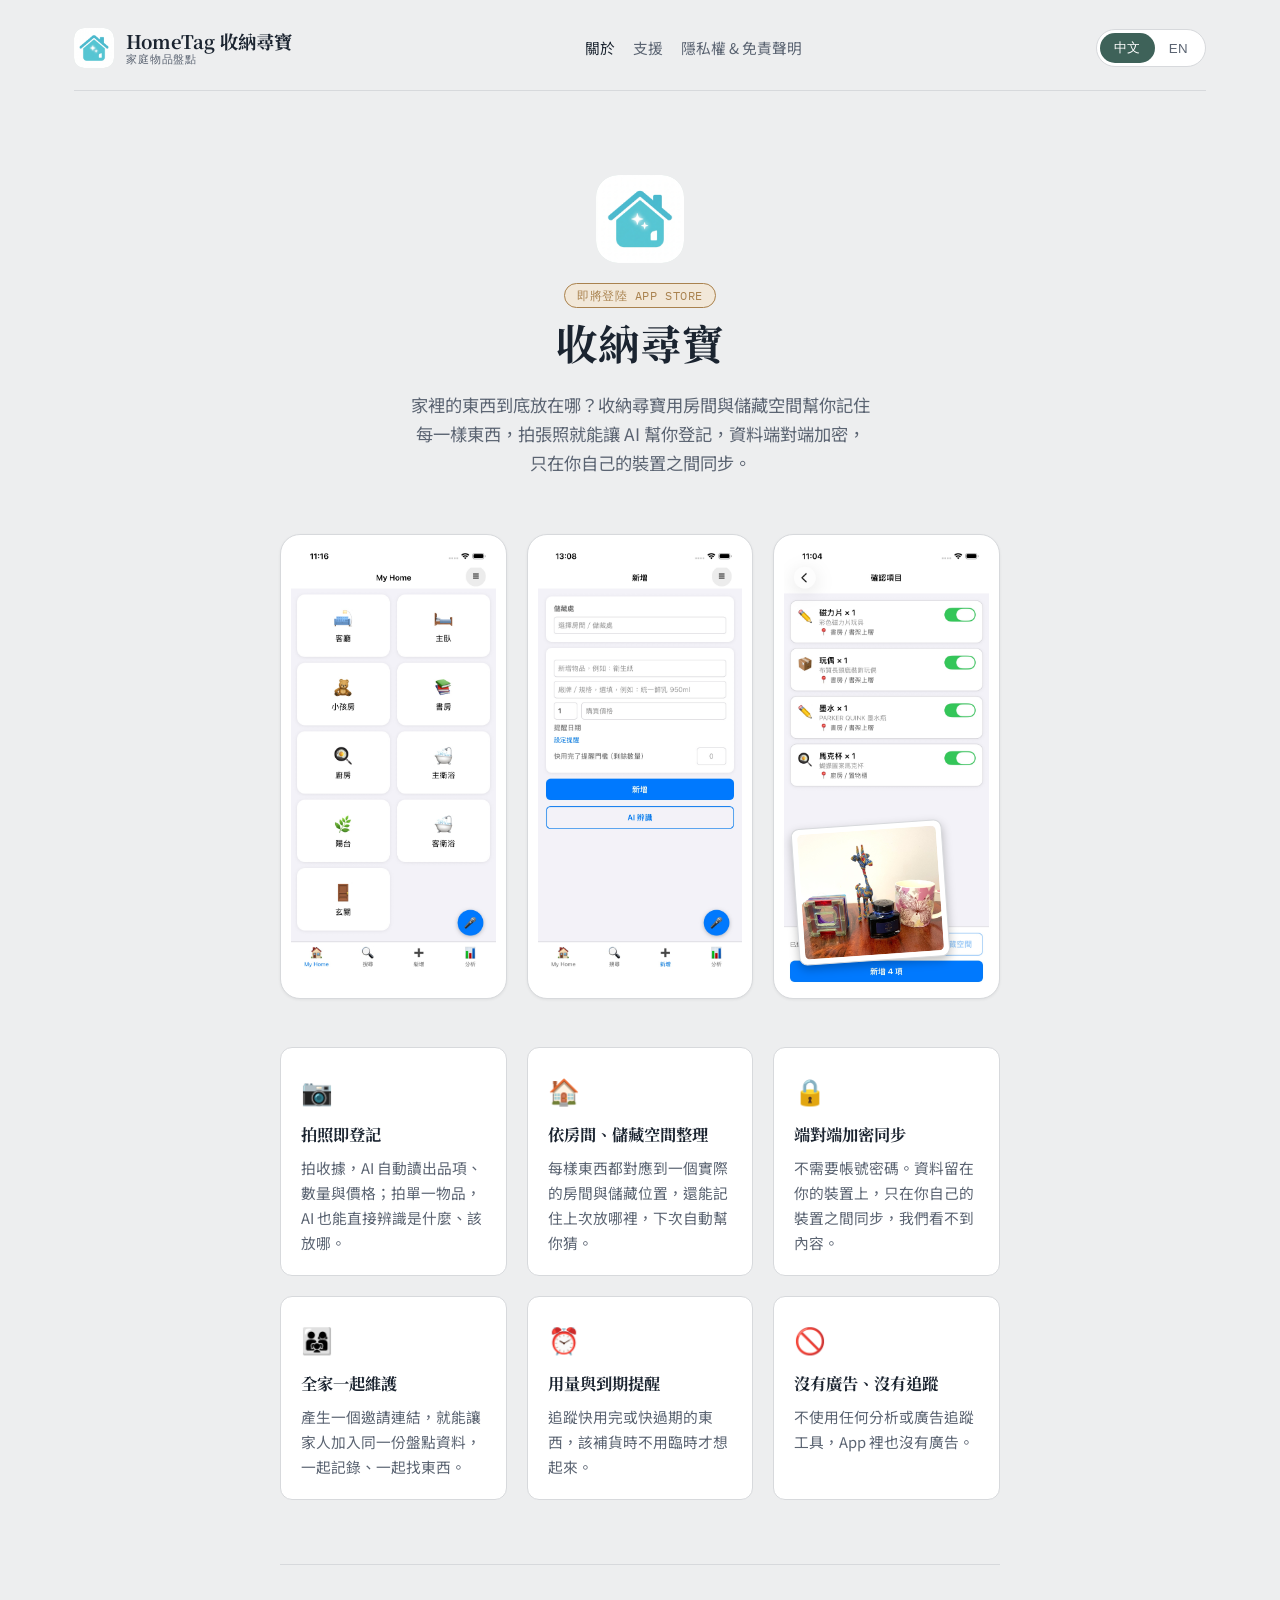
==== commit 9cf7545d: "Add ZH/EN screenshot gallery to marketing page" ====
--- a/index.html
+++ b/index.html
@@ -16,7 +16,7 @@
     <nav class="site-nav">
       <a href="index.html" aria-current="page"><span data-lang-content="zh">關於</span><span data-lang-content="en">About</span></a>
       <a href="support.html"><span data-lang-content="zh">支援</span><span data-lang-content="en">Support</span></a>
-      <a href="privacy.html"><span data-lang-content="zh">政策</span><span data-lang-content="en">Policies</span></a>
+      <a href="privacy.html"><span data-lang-content="zh">隱私權 & 免責聲明</span><span data-lang-content="en">Policies</span></a>
     </nav>
     <div class="lang-toggle" role="group" aria-label="Language">
       <button type="button" id="btn-zh" aria-pressed="true">中文</button>
@@ -33,6 +33,25 @@
       <h1 data-lang-content="en">HomeTag</h1>
       <p data-lang-content="zh">家裡的東西到底放在哪？收納尋寶用房間與儲藏空間幫你記住每一樣東西，拍張照就能讓 AI 幫你登記，資料端對端加密，只在你自己的裝置之間同步。</p>
       <p data-lang-content="en">Where did you put that, again? HomeTag tracks everything your household owns by room and storage space, lets AI log items straight from a photo, and keeps it all end-to-end encrypted, synced only between your own devices.</p>
+    </div>
+
+    <div class="screenshot-grid">
+      <div class="screenshot" data-lang-content="zh"><img src="assets/home_zh.jpg" alt="收納尋寶 首頁畫面" loading="lazy"></div>
+      <div class="screenshot" data-lang-content="zh"><img src="assets/add_zh.jpg" alt="收納尋寶 AI 拍照登記" loading="lazy"></div>
+      <div class="screenshot" data-lang-content="zh">
+        <div class="screenshot-media">
+          <img src="assets/confirm_zh.jpg" alt="收納尋寶 確認畫面">
+          <div class="demo-photo"><img src="assets/source_photo.jpg" alt="用來辨識的原始照片" loading="lazy"></div>
+        </div>
+      </div>
+      <div class="screenshot" data-lang-content="en"><img src="assets/home_en.jpg" alt="HomeTag home screen" loading="lazy"></div>
+      <div class="screenshot" data-lang-content="en"><img src="assets/add_en.jpg" alt="HomeTag AI photo scan" loading="lazy"></div>
+      <div class="screenshot" data-lang-content="en">
+        <div class="screenshot-media">
+          <img src="assets/confirm_en.jpg" alt="HomeTag confirm screen">
+          <div class="demo-photo"><img src="assets/source_photo.jpg" alt="Photo used for AI recognition" loading="lazy"></div>
+        </div>
+      </div>
     </div>
 
     <div class="feature-grid">
@@ -55,14 +74,14 @@
         <h3 data-lang-content="zh">端對端加密同步</h3>
         <h3 data-lang-content="en">End-to-end encrypted sync</h3>
         <p data-lang-content="zh">不需要帳號密碼。資料留在你的裝置上，只在你自己的裝置之間同步，我們看不到內容。</p>
-        <p data-lang-content="en">No account or password needed. Your data lives on your devices and syncs only between them — we can't see the contents.</p>
+        <p data-lang-content="en">No account or password needed. Your data lives on your devices and syncs only between them, and we can't see the contents.</p>
       </div>
       <div class="feature-card">
         <div class="icon">👨‍👩‍👧</div>
         <h3 data-lang-content="zh">全家一起維護</h3>
         <h3 data-lang-content="en">Share with your household</h3>
         <p data-lang-content="zh">產生一個邀請連結，就能讓家人加入同一份盤點資料，一起記錄、一起找東西。</p>
-        <p data-lang-content="en">Generate an invite link so family members can join the same inventory — everyone logs and finds things together.</p>
+        <p data-lang-content="en">Generate an invite link so family members can join the same inventory, and everyone logs and finds things together.</p>
       </div>
       <div class="feature-card">
         <div class="icon">⏰</div>
@@ -81,8 +100,8 @@
     </div>
 
     <footer class="doc-footer">
-      <span>HomeTag · <span data-lang-content="zh">個人專案</span><span data-lang-content="en">an independent project</span></span>
-      <span><a href="support.html"><span data-lang-content="zh">支援</span><span data-lang-content="en">Support</span></a> · <a href="privacy.html"><span data-lang-content="zh">隱私權政策</span><span data-lang-content="en">Privacy Policy</span></a></span>
+      <!-- <span><a href="support.html"><span data-lang-content="zh">支援</span><span data-lang-content="en">Support</span></a> · <a href="privacy.html"><span data-lang-content="zh">隱私權政策</span><span data-lang-content="en">Privacy Policy</span></a></span>
+      -->
     </footer>
   </div>
 </div>
--- a/style.css
+++ b/style.css
@@ -61,7 +61,11 @@
   -webkit-font-smoothing: antialiased;
 }
 
-[data-lang-content] { display: none; }
+/* Doubled attribute selector, not a typo: bumps specificity above any
+   single-class component rule (e.g. .status-pill's own `display`), so the
+   default hidden state always wins regardless of what else styles the
+   element, without needing !important. */
+[data-lang-content][data-lang-content] { display: none; }
 html[data-lang="zh"] [data-lang-content="zh"] { display: revert; }
 html[data-lang="en"] [data-lang-content="en"] { display: revert; }
 html[data-lang="zh"] span[data-lang-content="zh"],
@@ -336,6 +340,36 @@
 }
 .hero p { max-width: 46ch; margin: 0 auto; color: var(--ink-muted); font-size: 1.08rem; }
 
+.screenshot-grid {
+  display: grid;
+  grid-template-columns: repeat(auto-fit, minmax(180px, 1fr));
+  gap: 20px;
+  margin: 0 0 48px;
+}
+.screenshot {
+  background: var(--surface);
+  border: 1px solid var(--rule);
+  border-radius: 20px;
+  padding: 10px;
+  box-shadow: 0 1px 3px rgba(0, 0, 0, 0.06);
+}
+.screenshot img { display: block; width: 100%; border-radius: 14px; }
+
+.screenshot-media { position: relative; }
+.demo-photo {
+  position: absolute;
+  left: 5%;
+  top: 63%;
+  width: 74%;
+  background: var(--surface);
+  border: 1px solid var(--rule);
+  border-radius: 8px;
+  padding: 5px;
+  box-shadow: 0 4px 10px rgba(0, 0, 0, 0.25);
+  transform: rotate(-4deg);
+}
+.demo-photo img { display: block; width: 100%; border-radius: 5px; }
+
 .feature-grid {
   display: grid;
   grid-template-columns: repeat(auto-fit, minmax(220px, 1fr));
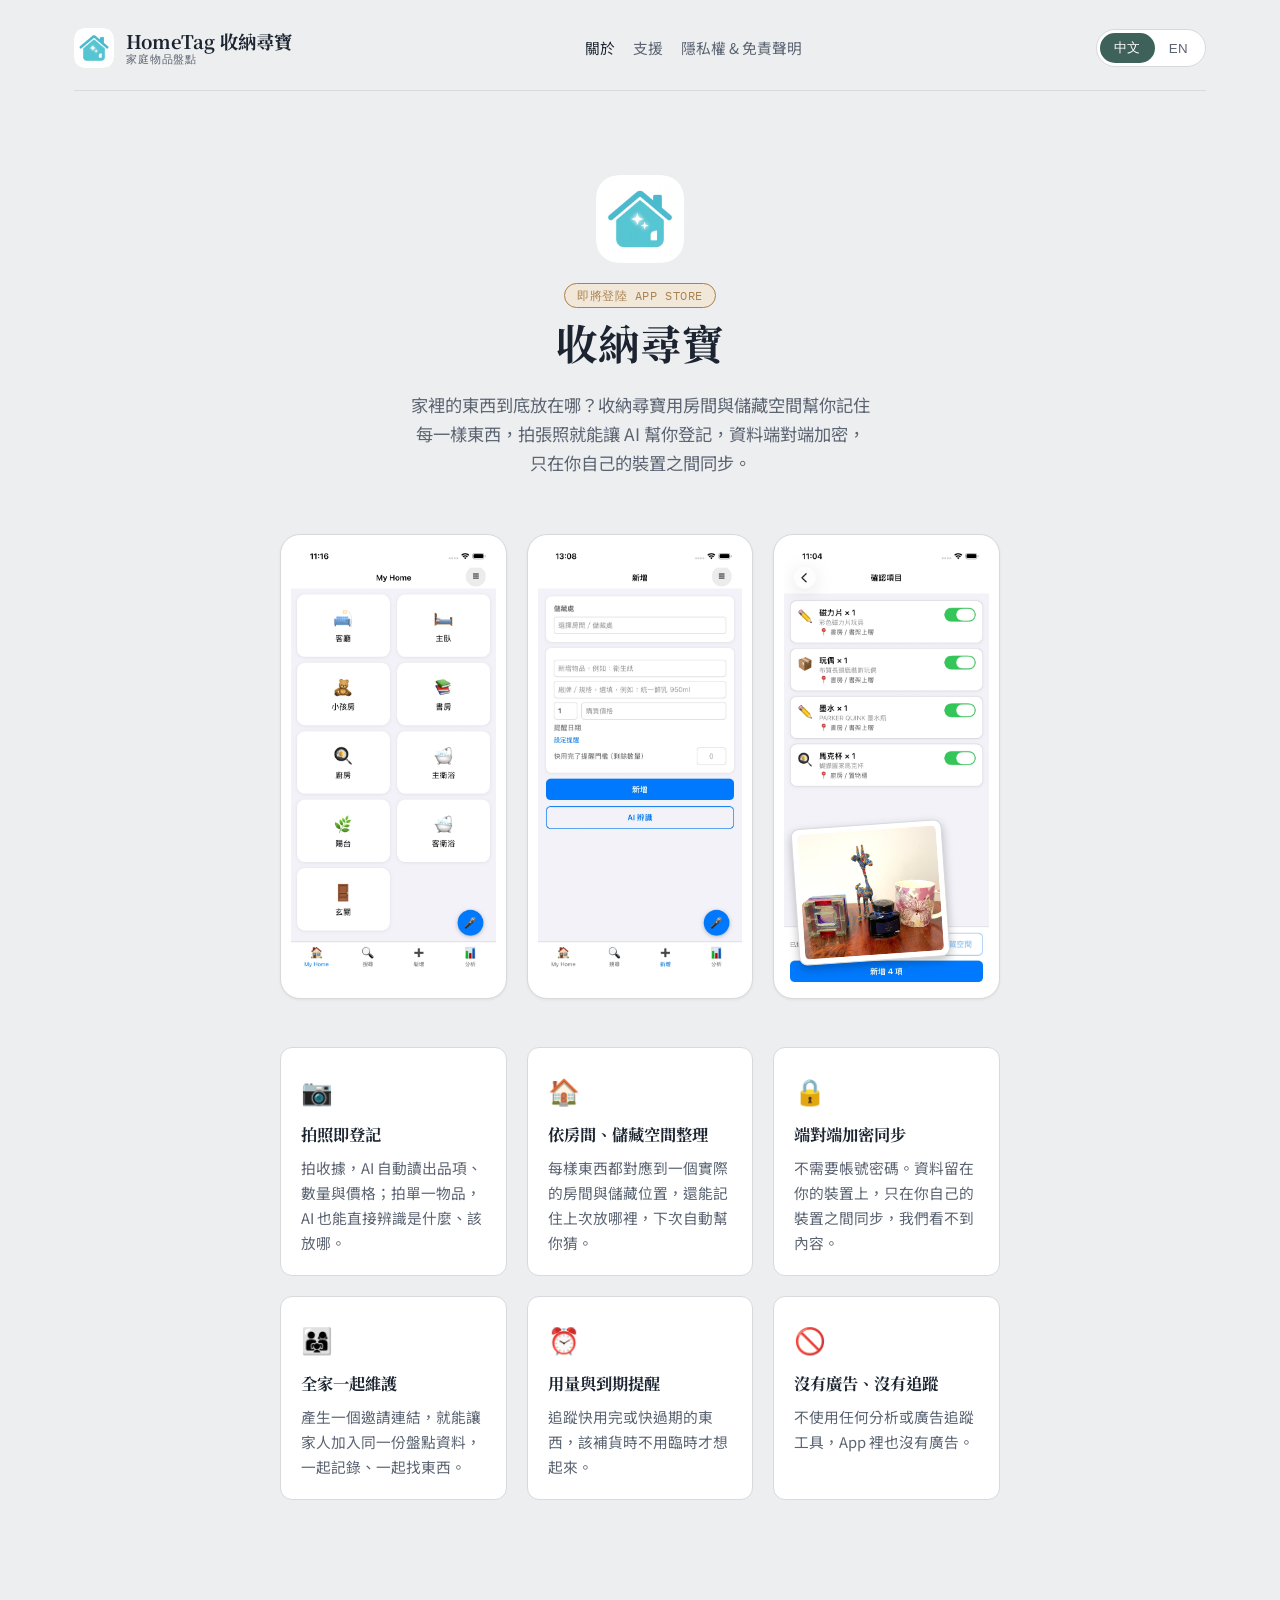
==== commit 8341d541: "Add item-limit/subscription FAQ; remove the unused footer strip Support page gets two FAQ entries co" ====
--- a/index.html
+++ b/index.html
@@ -99,10 +99,6 @@
       </div>
     </div>
 
-    <footer class="doc-footer">
-      <!-- <span><a href="support.html"><span data-lang-content="zh">支援</span><span data-lang-content="en">Support</span></a> · <a href="privacy.html"><span data-lang-content="zh">隱私權政策</span><span data-lang-content="en">Privacy Policy</span></a></span>
-      -->
-    </footer>
   </div>
 </div>
 
--- a/style.css
+++ b/style.css
@@ -305,19 +305,6 @@
 }
 .disclaimer-box p:last-child { margin-bottom: 0; }
 
-footer.doc-footer {
-  margin-top: 64px;
-  padding-top: 20px;
-  border-top: 1px solid var(--rule);
-  font-family: var(--font-mono);
-  font-size: 0.76rem;
-  color: var(--ink-faint);
-  display: flex;
-  justify-content: space-between;
-  flex-wrap: wrap;
-  gap: 8px;
-}
-
 @media (prefers-reduced-motion: no-preference) {
   section.doc-section { animation: rise 0.4s ease both; }
   @keyframes rise { from { opacity: 0; transform: translateY(6px); } to { opacity: 1; transform: none; } }
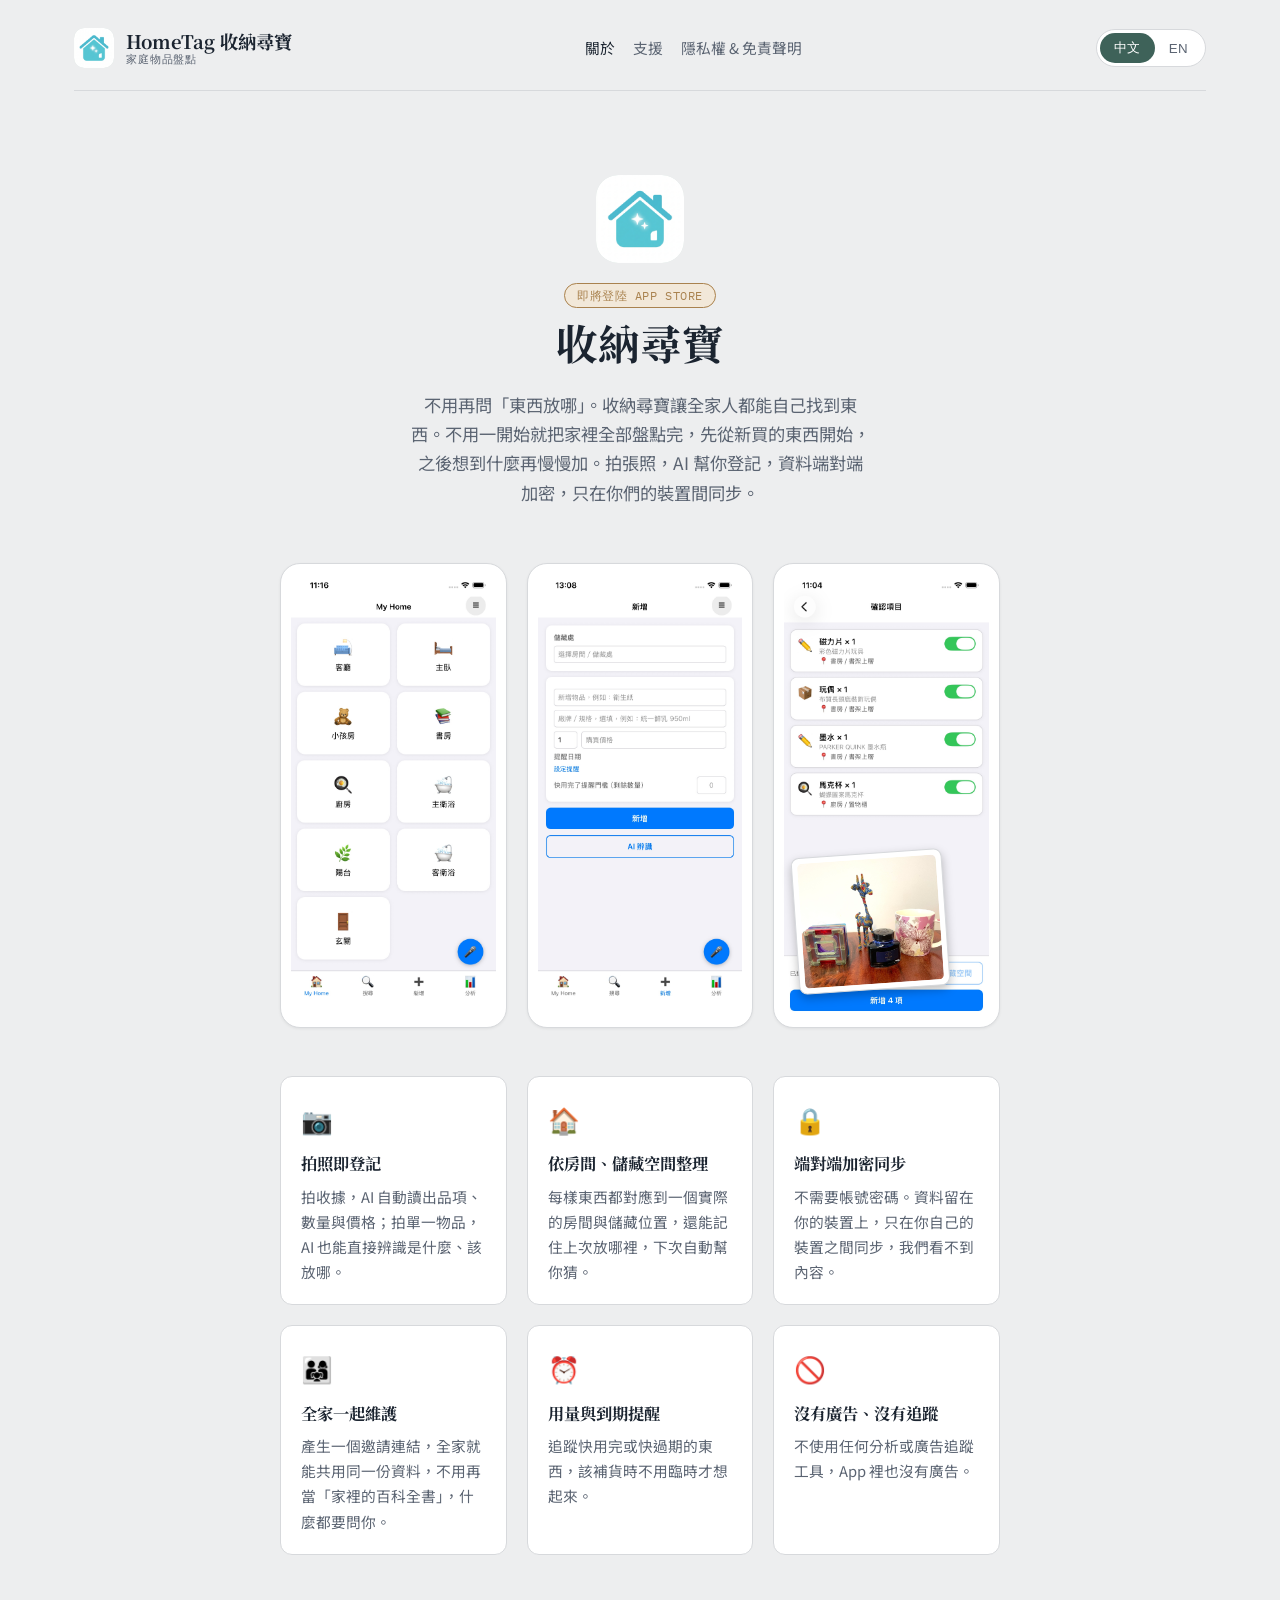
==== commit 8690c36e: "Lead hero and family-sharing copy with the no-more-asking hook Previous copy framed the app around t" ====
--- a/index.html
+++ b/index.html
@@ -31,8 +31,8 @@
       <span class="status-pill" data-lang-content="en">Coming soon to the App Store</span>
       <h1 data-lang-content="zh">收納尋寶</h1>
       <h1 data-lang-content="en">HomeTag</h1>
-      <p data-lang-content="zh">家裡的東西到底放在哪？收納尋寶用房間與儲藏空間幫你記住每一樣東西，拍張照就能讓 AI 幫你登記，資料端對端加密，只在你自己的裝置之間同步。</p>
-      <p data-lang-content="en">Where did you put that, again? HomeTag tracks everything your household owns by room and storage space, lets AI log items straight from a photo, and keeps it all end-to-end encrypted, synced only between your own devices.</p>
+      <p data-lang-content="zh">不用再問「東西放哪」。收納尋寶讓全家人都能自己找到東西。不用一開始就把家裡全部盤點完，先從新買的東西開始，之後想到什麼再慢慢加。拍張照，AI 幫你登記，資料端對端加密，只在你們的裝置間同步。</p>
+      <p data-lang-content="en">Stop asking "where did you put that?" HomeTag helps everyone in the household find things themselves. No need to inventory your whole home on day one. Just start with what's new, and add more whenever you think of it. Snap a photo and let AI log it, end-to-end encrypted, synced only between your own devices.</p>
     </div>
 
     <div class="screenshot-grid">
@@ -80,8 +80,8 @@
         <div class="icon">👨‍👩‍👧</div>
         <h3 data-lang-content="zh">全家一起維護</h3>
         <h3 data-lang-content="en">Share with your household</h3>
-        <p data-lang-content="zh">產生一個邀請連結，就能讓家人加入同一份盤點資料，一起記錄、一起找東西。</p>
-        <p data-lang-content="en">Generate an invite link so family members can join the same inventory, and everyone logs and finds things together.</p>
+        <p data-lang-content="zh">產生一個邀請連結，全家就能共用同一份資料，不用再當「家裡的百科全書」，什麼都要問你。</p>
+        <p data-lang-content="en">Generate an invite link so the whole family shares the same inventory. You're no longer the household encyclopedia everyone has to ask.</p>
       </div>
       <div class="feature-card">
         <div class="icon">⏰</div>
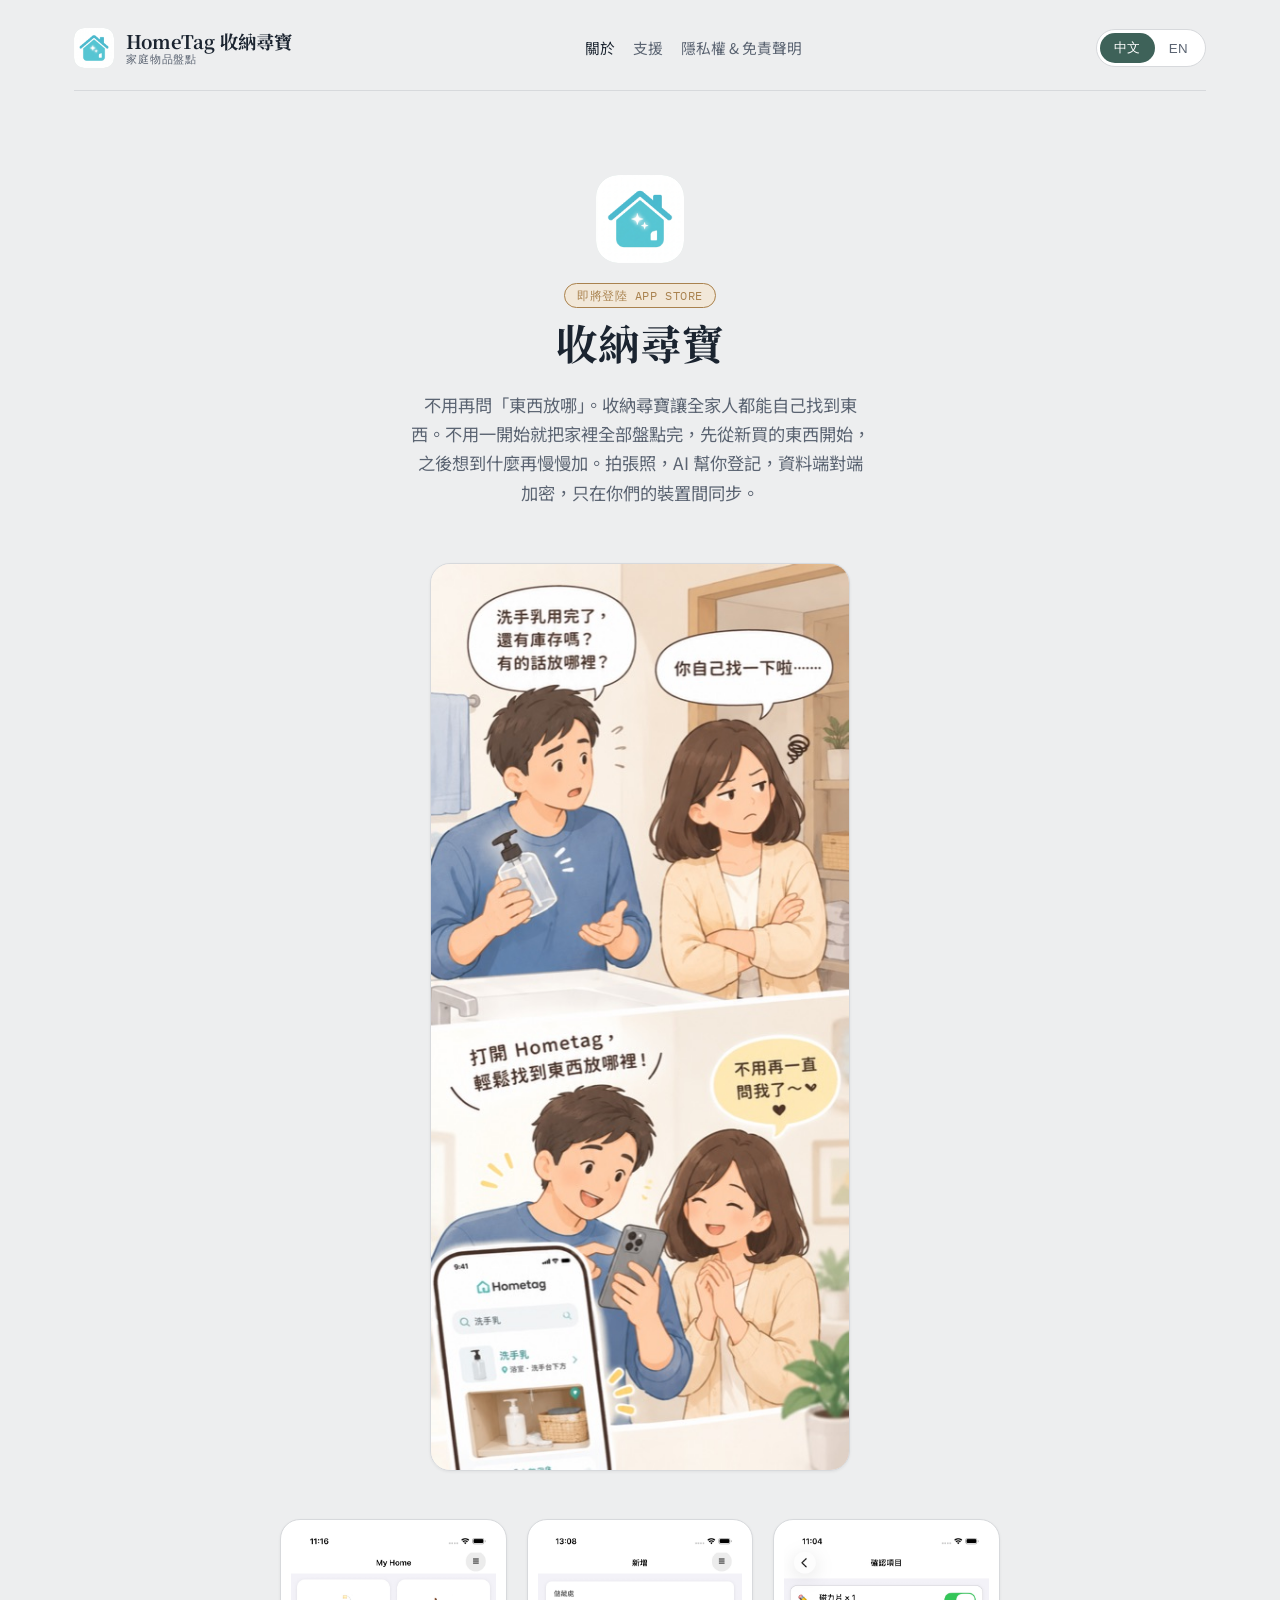
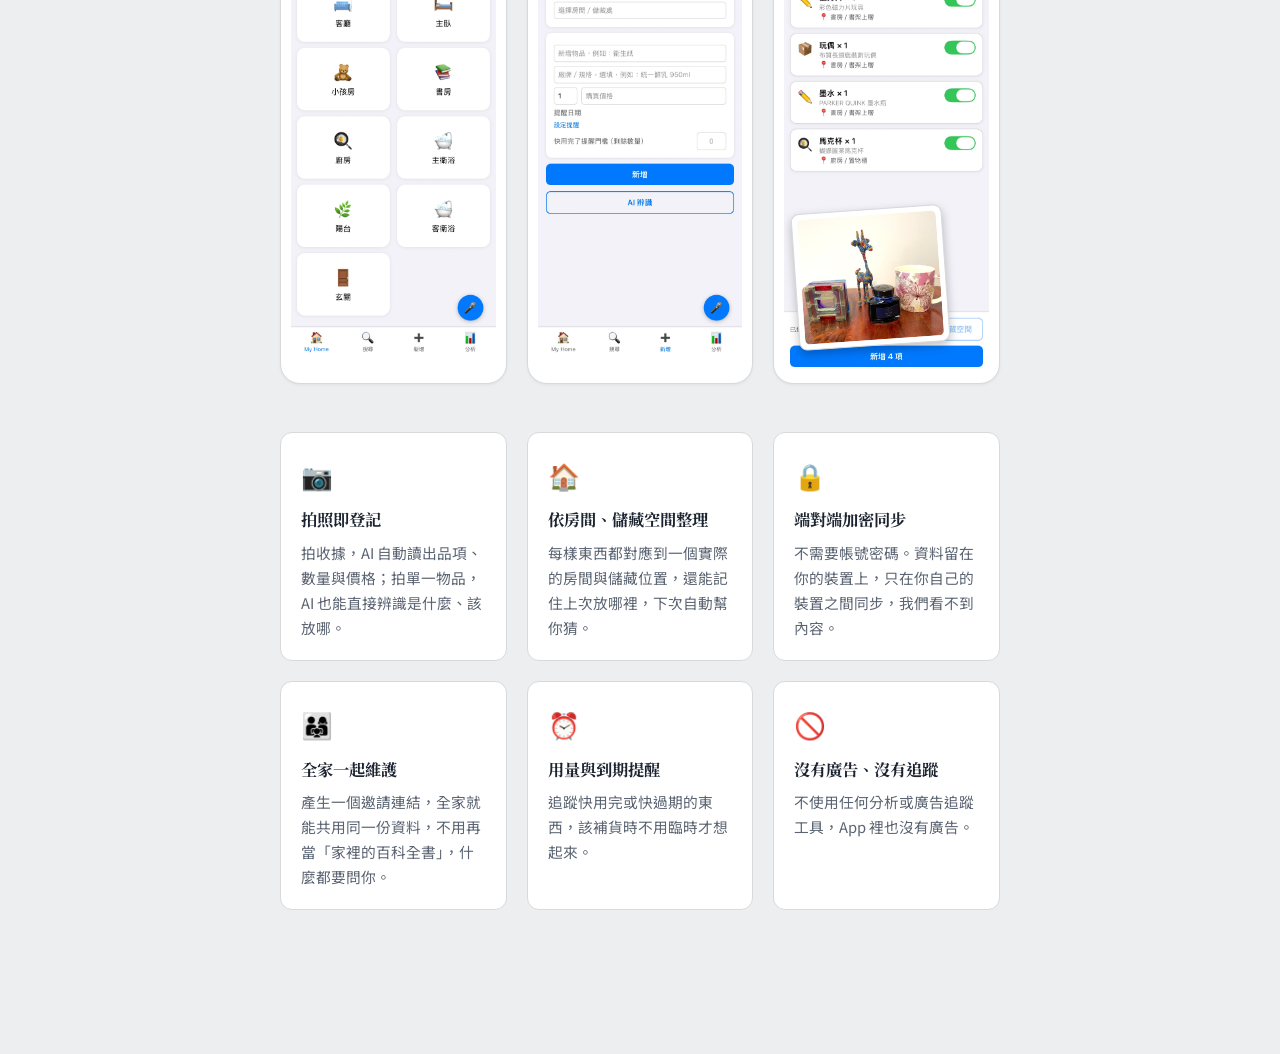
==== commit 8f8b4aea: "Add the comic-strip scenario, and let sync span the whole household New section right after the hero" ====
--- a/index.html
+++ b/index.html
@@ -33,6 +33,11 @@
       <h1 data-lang-content="en">HomeTag</h1>
       <p data-lang-content="zh">不用再問「東西放哪」。收納尋寶讓全家人都能自己找到東西。不用一開始就把家裡全部盤點完，先從新買的東西開始，之後想到什麼再慢慢加。拍張照，AI 幫你登記，資料端對端加密，只在你們的裝置間同步。</p>
       <p data-lang-content="en">Stop asking "where did you put that?" HomeTag helps everyone in the household find things themselves. No need to inventory your whole home on day one. Just start with what's new, and add more whenever you think of it. Snap a photo and let AI log it, end-to-end encrypted, synced only between your own devices.</p>
+    </div>
+
+    <div class="scenario">
+      <div data-lang-content="zh"><img src="assets/senario_zh.jpg" alt="早上找洗手乳，另一半得自己找；打開收納尋寶，一秒就找到" loading="lazy"></div>
+      <div data-lang-content="en"><img src="assets/senario_en.jpg" alt="Asking your partner where the hand soap is, versus finding it yourself in HomeTag" loading="lazy"></div>
     </div>
 
     <div class="screenshot-grid">
--- a/style.css
+++ b/style.css
@@ -327,6 +327,15 @@
 }
 .hero p { max-width: 46ch; margin: 0 auto; color: var(--ink-muted); font-size: 1.08rem; }
 
+.scenario { max-width: 420px; margin: 0 auto 48px; }
+.scenario img {
+  display: block;
+  width: 100%;
+  border-radius: 20px;
+  border: 1px solid var(--rule);
+  box-shadow: 0 1px 3px rgba(0, 0, 0, 0.06);
+}
+
 .screenshot-grid {
   display: grid;
   grid-template-columns: repeat(auto-fit, minmax(180px, 1fr));
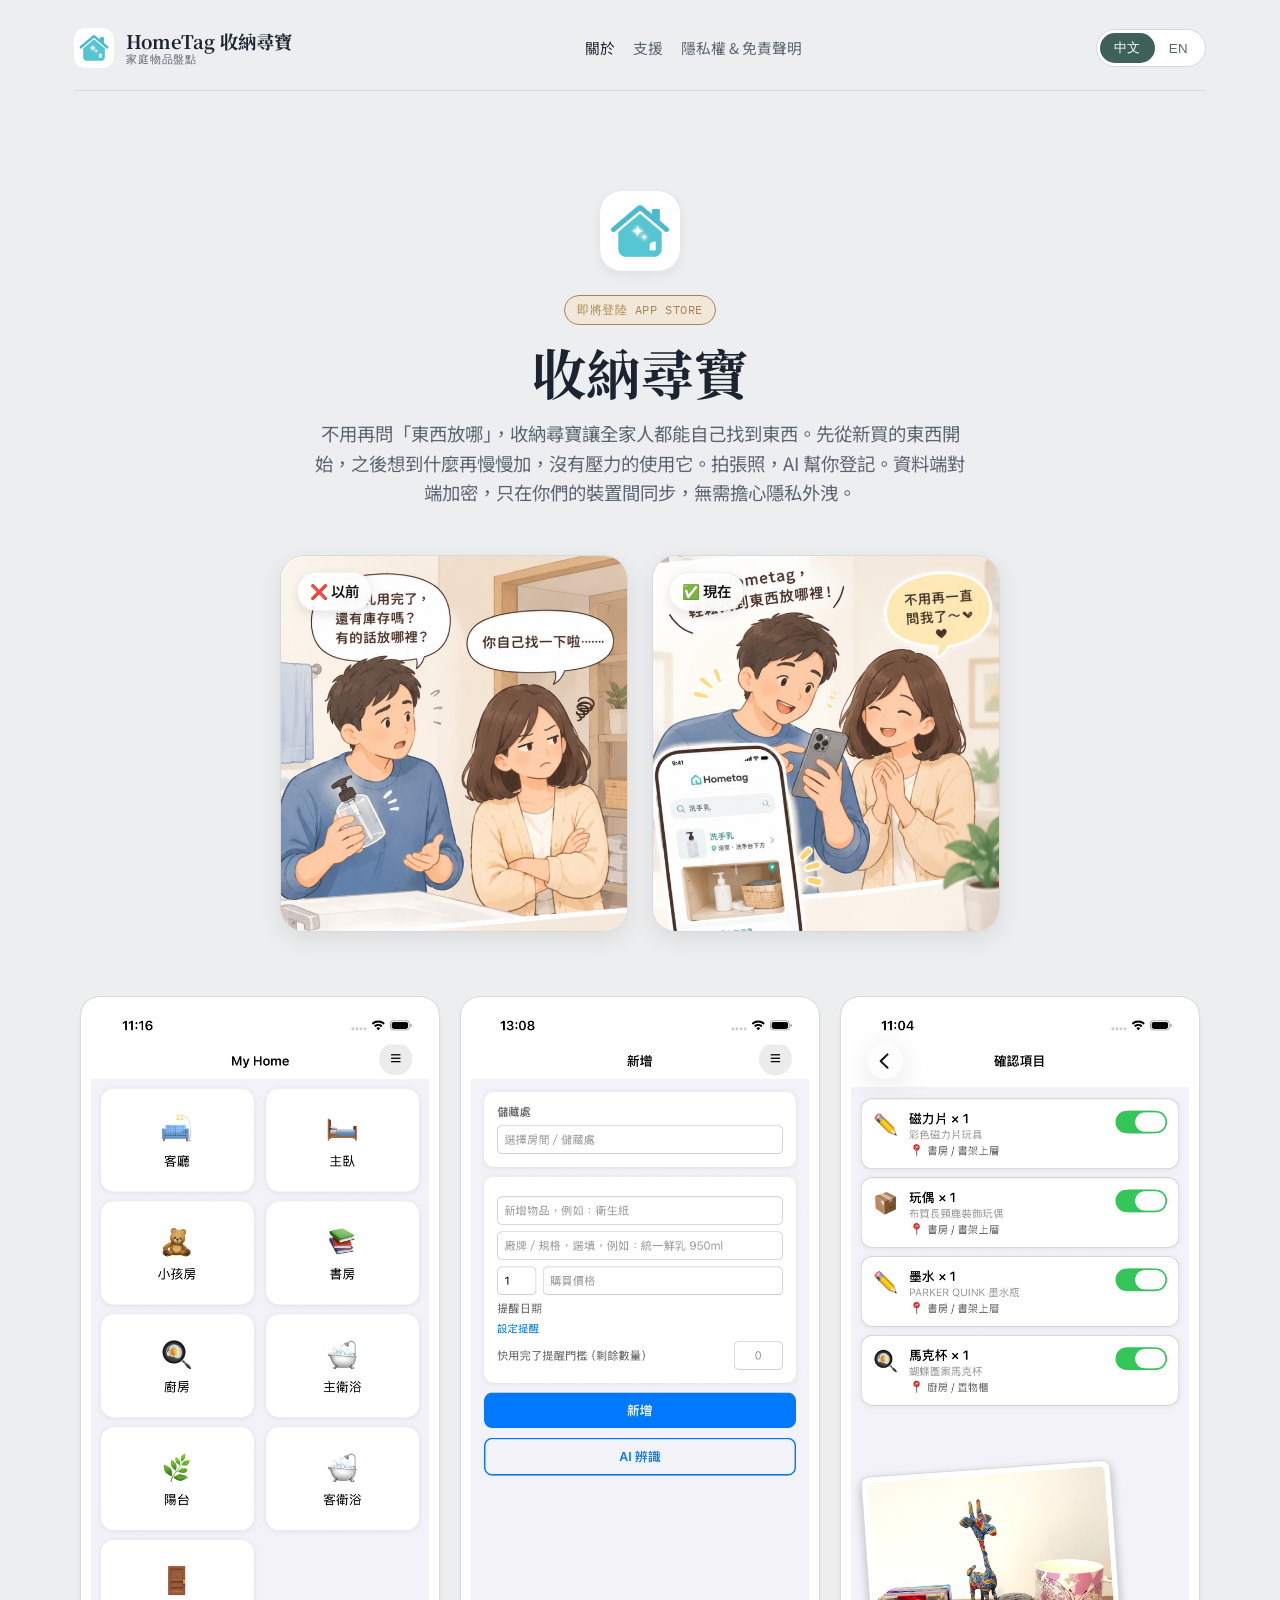
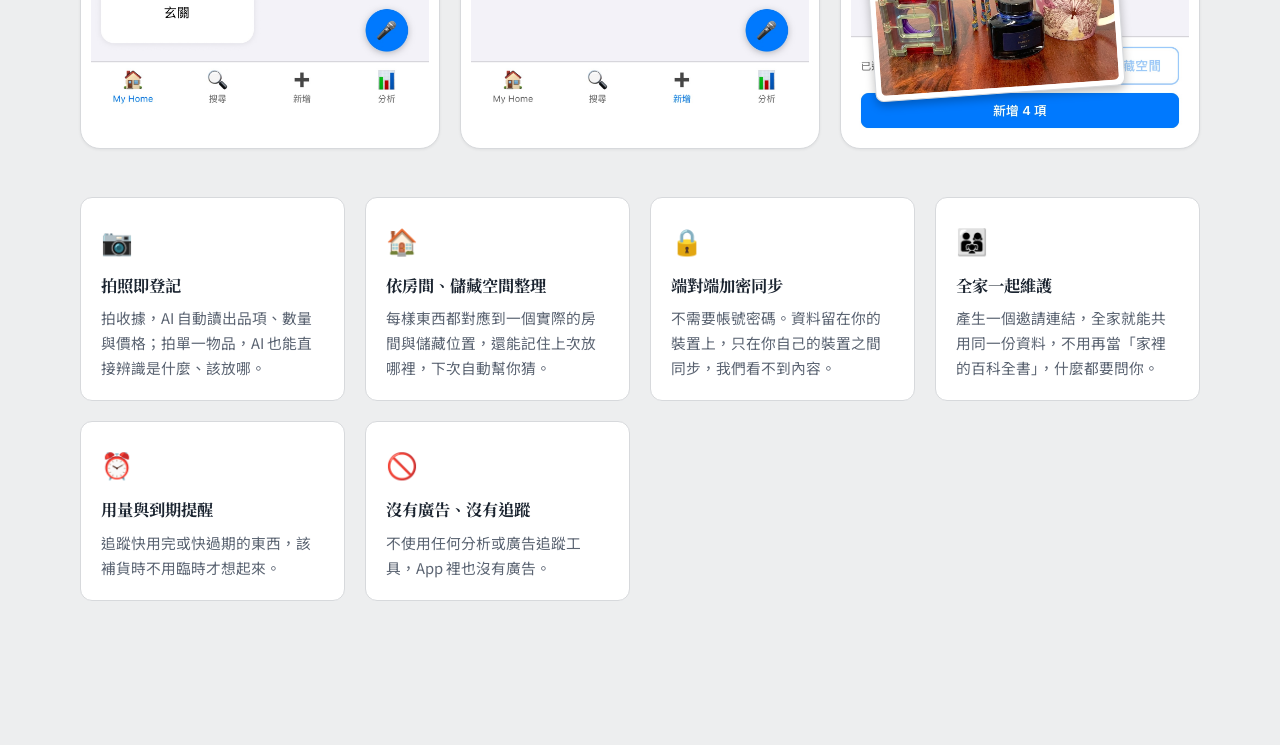
==== commit b4857ce8: "Add senario images" ====
--- a/index.html
+++ b/index.html
@@ -25,19 +25,43 @@
   </header>
 
   <div class="simple-page">
-    <div class="hero">
-      <div class="brand-mark"><img src="icon.png" alt="HomeTag" style="width:100%;height:100%;object-fit:cover;border-radius:22px"></div>
-      <span class="status-pill" data-lang-content="zh">即將登陸 App Store</span>
-      <span class="status-pill" data-lang-content="en">Coming soon to the App Store</span>
-      <h1 data-lang-content="zh">收納尋寶</h1>
-      <h1 data-lang-content="en">HomeTag</h1>
-      <p data-lang-content="zh">不用再問「東西放哪」。收納尋寶讓全家人都能自己找到東西。不用一開始就把家裡全部盤點完，先從新買的東西開始，之後想到什麼再慢慢加。拍張照，AI 幫你登記，資料端對端加密，只在你們的裝置間同步。</p>
-      <p data-lang-content="en">Stop asking "where did you put that?" HomeTag helps everyone in the household find things themselves. No need to inventory your whole home on day one. Just start with what's new, and add more whenever you think of it. Snap a photo and let AI log it, end-to-end encrypted, synced only between your own devices.</p>
-    </div>
+    <div class="hero-row">
+      <div class="hero">
+        <div class="brand-mark"><img src="icon.png" alt="HomeTag" style="width:100%;height:100%;object-fit:cover;border-radius:22px"></div>
+        <span class="status-pill" data-lang-content="zh">即將登陸 App Store</span>
+        <span class="status-pill" data-lang-content="en">Coming soon to the App Store</span>
+        <h1 data-lang-content="zh">收納尋寶</h1>
+        <h1 data-lang-content="en">HomeTag</h1>
+        <p data-lang-content="zh">不用再問「東西放哪」，收納尋寶讓全家人都能自己找到東西。先從新買的東西開始，之後想到什麼再慢慢加，沒有壓力的使用它。拍張照，AI 幫你登記。資料端對端加密，只在你們的裝置間同步，無需擔心隱私外洩。</p>
+        <p data-lang-content="en">Stop asking "where did you put that?" HomeTag helps everyone in the household find things themselves. No need to inventory your whole home on day one. Just start with what's new, and add more whenever you think of it. Snap a photo and let AI log it. It is end-to-end encrypted, synced only between your own devices. No privacy leaking.</p>
+      </div>
 
-    <div class="scenario">
-      <div data-lang-content="zh"><img src="assets/senario_zh.jpg" alt="早上找洗手乳，另一半得自己找；打開收納尋寶，一秒就找到" loading="lazy"></div>
-      <div data-lang-content="en"><img src="assets/senario_en.jpg" alt="Asking your partner where the hand soap is, versus finding it yourself in HomeTag" loading="lazy"></div>
+      <div class="scenario">
+        <div data-lang-content="zh">
+          <div class="scenario-split">
+            <div class="scenario-panel bad">
+              <div class="panel-label">❌ 以前</div>
+              <div class="scenario-panel-crop"><img src="assets/senario_zh.png" alt="早上找洗手乳，另一半得自己找" loading="lazy"></div>
+            </div>
+            <div class="scenario-panel good">
+              <div class="panel-label">✅ 現在</div>
+              <div class="scenario-panel-crop"><img src="assets/senario_zh.png" alt="打開收納尋寶，一秒就找到" loading="lazy"></div>
+            </div>
+          </div>
+        </div>
+        <div data-lang-content="en">
+          <div class="scenario-split">
+            <div class="scenario-panel bad">
+              <div class="panel-label">❌ Before</div>
+              <div class="scenario-panel-crop"><img src="assets/senario_en.png" alt="Asking your partner where the hand soap is" loading="lazy"></div>
+            </div>
+            <div class="scenario-panel good">
+              <div class="panel-label">✅ Now</div>
+              <div class="scenario-panel-crop"><img src="assets/senario_en.png" alt="Finding it yourself in HomeTag" loading="lazy"></div>
+            </div>
+          </div>
+        </div>
+      </div>
     </div>
 
     <div class="screenshot-grid">
--- a/style.css
+++ b/style.css
@@ -140,10 +140,11 @@
 /* ---------- Layout: rail + column ---------- */
 .layout {
   display: grid;
-  grid-template-columns: 200px minmax(0, 720px);
+  grid-template-columns: 200px minmax(0, 1fr);
   gap: 56px;
   padding-top: 36px;
-  justify-content: center;
+  max-width: 1120px;
+  margin: 0 auto;
 }
 @media (max-width: 860px) {
   .layout { grid-template-columns: minmax(0, 1fr); gap: 28px; }
@@ -311,30 +312,99 @@
 }
 
 /* ---------- Marketing/support page extras ---------- */
-.simple-page { max-width: 720px; margin: 0 auto; padding-top: 36px; }
-
-.hero {
+.simple-page { max-width: 1120px; margin: 0 auto; padding-top: 36px; }
+
+.hero-row {
+  display: flex;
+  flex-direction: column;
+  align-items: center;
   text-align: center;
-  padding: 40px 0 56px;
-}
-.hero .brand-mark { width: 88px; height: 88px; margin: 0 auto 20px; border-radius: 22px; font-size: 40px; }
+  gap: 48px;
+  padding: 56px 0 64px;
+}
+@media (max-width: 860px) {
+  .hero-row { gap: 32px; padding: 40px 0 48px; }
+}
+
+.hero { 
+  display: flex;
+  flex-direction: column;
+  align-items: center;
+  max-width: 800px;
+}
+.hero .brand-mark { width: 80px; height: 80px; margin: 0 0 24px; border-radius: 20px; font-size: 34px; box-shadow: 0 4px 12px rgba(0,0,0,0.06); }
 .hero h1 {
   font-family: var(--font-heading-active, var(--font-heading));
-  font-size: clamp(1.9rem, 4vw, 2.6rem);
+  font-size: clamp(2.4rem, 4.5vw, 3.4rem);
   font-weight: 700;
-  margin: 0 0 12px;
+  margin: 0 0 16px;
   text-wrap: balance;
-}
-.hero p { max-width: 46ch; margin: 0 auto; color: var(--ink-muted); font-size: 1.08rem; }
-
-.scenario { max-width: 420px; margin: 0 auto 48px; }
-.scenario img {
+  line-height: 1.15;
+}
+.hero p { margin: 0; color: var(--ink-muted); font-size: 1.15rem; line-height: 1.6; max-width: 66ch; }
+
+.scenario {
+  width: 100%;
+  max-width: 720px; /* Constrains the image size */
+}
+
+.scenario-split {
+  display: flex;
+  flex-direction: row;
+  gap: 24px;
+  width: 100%;
+}
+@media (max-width: 600px) {
+  .scenario-split { flex-direction: column; }
+}
+
+.scenario-panel {
+  flex: 1;
+  position: relative;
+  border-radius: 24px;
+  overflow: hidden;
+  box-shadow: 0 8px 24px rgba(0, 0, 0, 0.08);
+  border: 1px solid var(--rule);
+  background: var(--surface);
+  transform: translateZ(0);
+}
+
+.scenario-panel-crop {
+  width: 100%;
+  padding-bottom: 108.17%;
+  position: relative;
+  overflow: hidden;
+}
+
+.scenario-panel-crop img {
+  position: absolute;
+  left: 0;
+  width: 100%;
+  height: 200%;
+  object-fit: cover;
   display: block;
-  width: 100%;
-  border-radius: 20px;
-  border: 1px solid var(--rule);
-  box-shadow: 0 1px 3px rgba(0, 0, 0, 0.06);
-}
+}
+
+.scenario-panel.bad img { top: 0; }
+.scenario-panel.good img { top: -100%; }
+
+.panel-label {
+  position: absolute;
+  top: 16px;
+  left: 16px;
+  background: rgba(255, 255, 255, 0.9);
+  backdrop-filter: blur(8px);
+  -webkit-backdrop-filter: blur(8px);
+  padding: 6px 12px;
+  border-radius: 999px;
+  font-weight: 600;
+  font-size: 0.9rem;
+  color: #141413;
+  box-shadow: 0 4px 12px rgba(0,0,0,0.1);
+  border: 1px solid rgba(0,0,0,0.05);
+  z-index: 10;
+}
+html[data-theme="dark"] .panel-label, @media (prefers-color-scheme: dark) { .panel-label { background: rgba(0, 0, 0, 0.7); color: #fff; border: 1px solid rgba(255,255,255,0.1); } }
 
 .screenshot-grid {
   display: grid;
